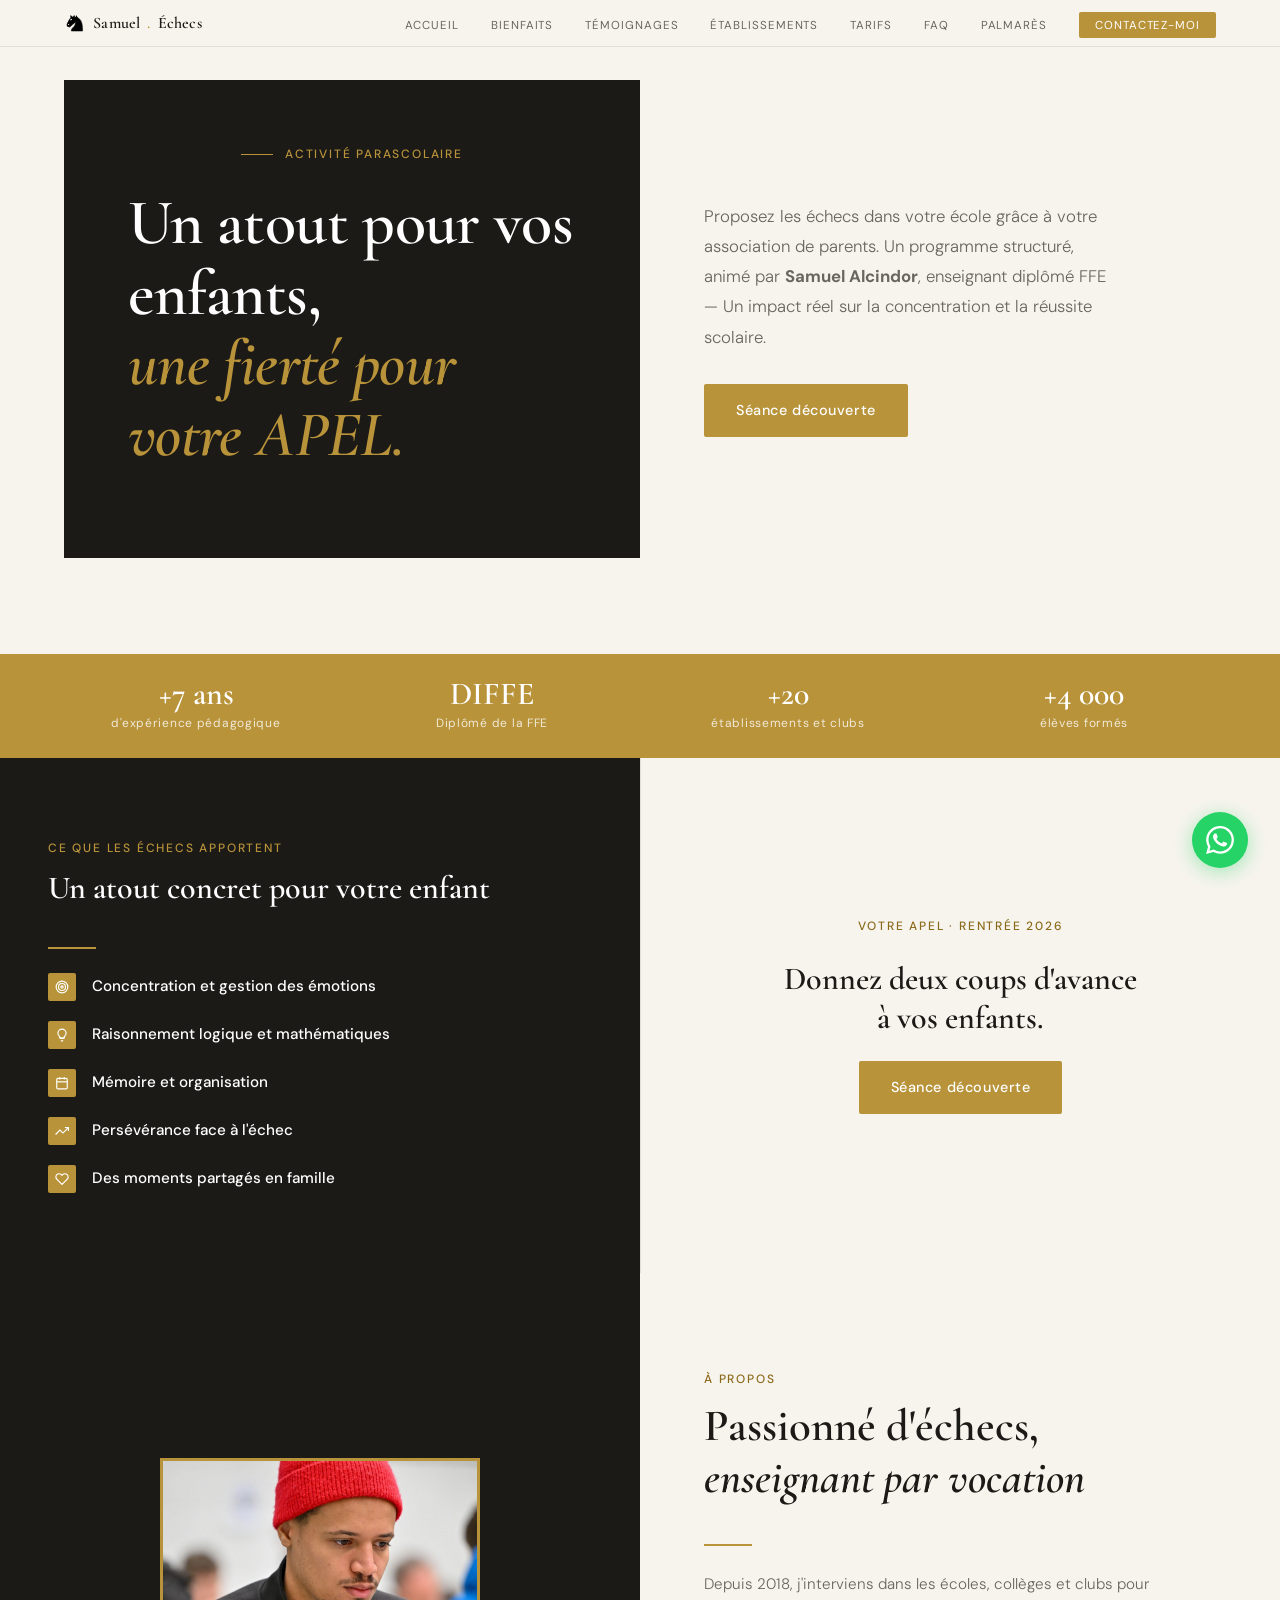
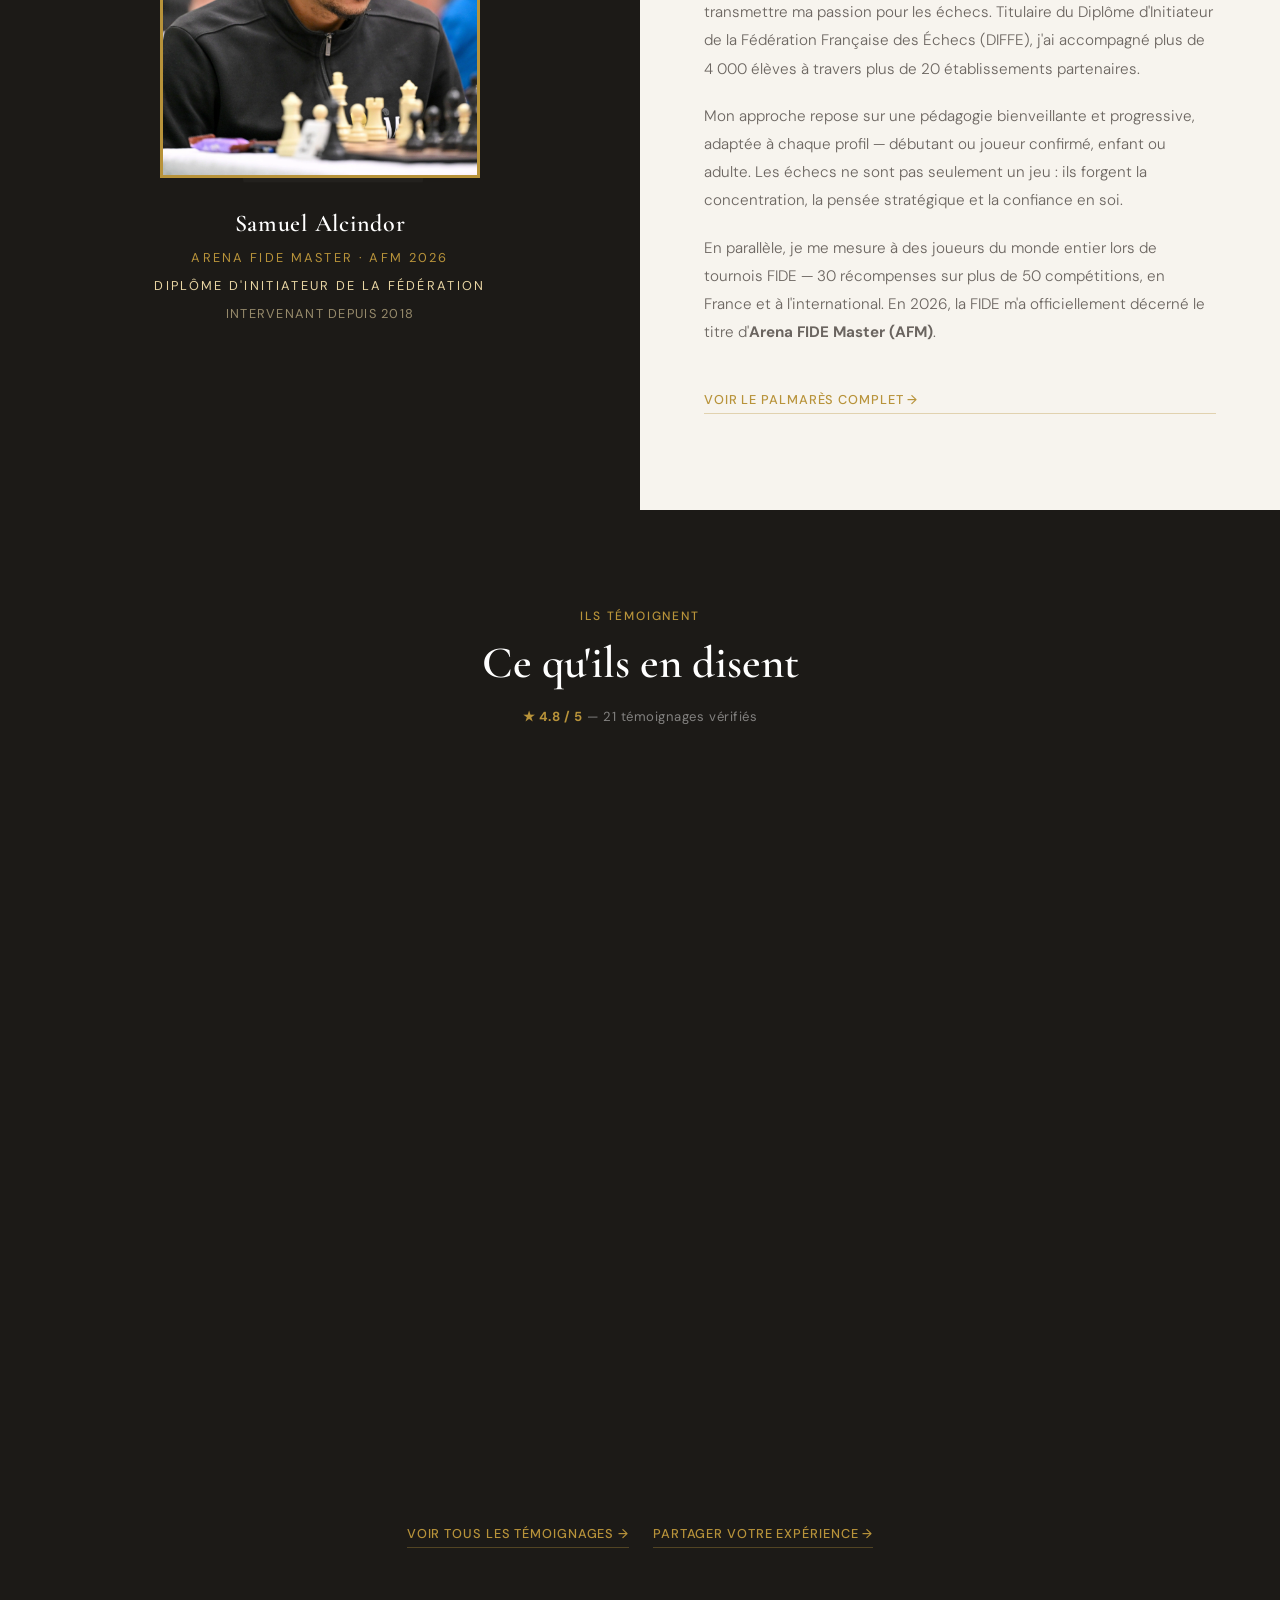
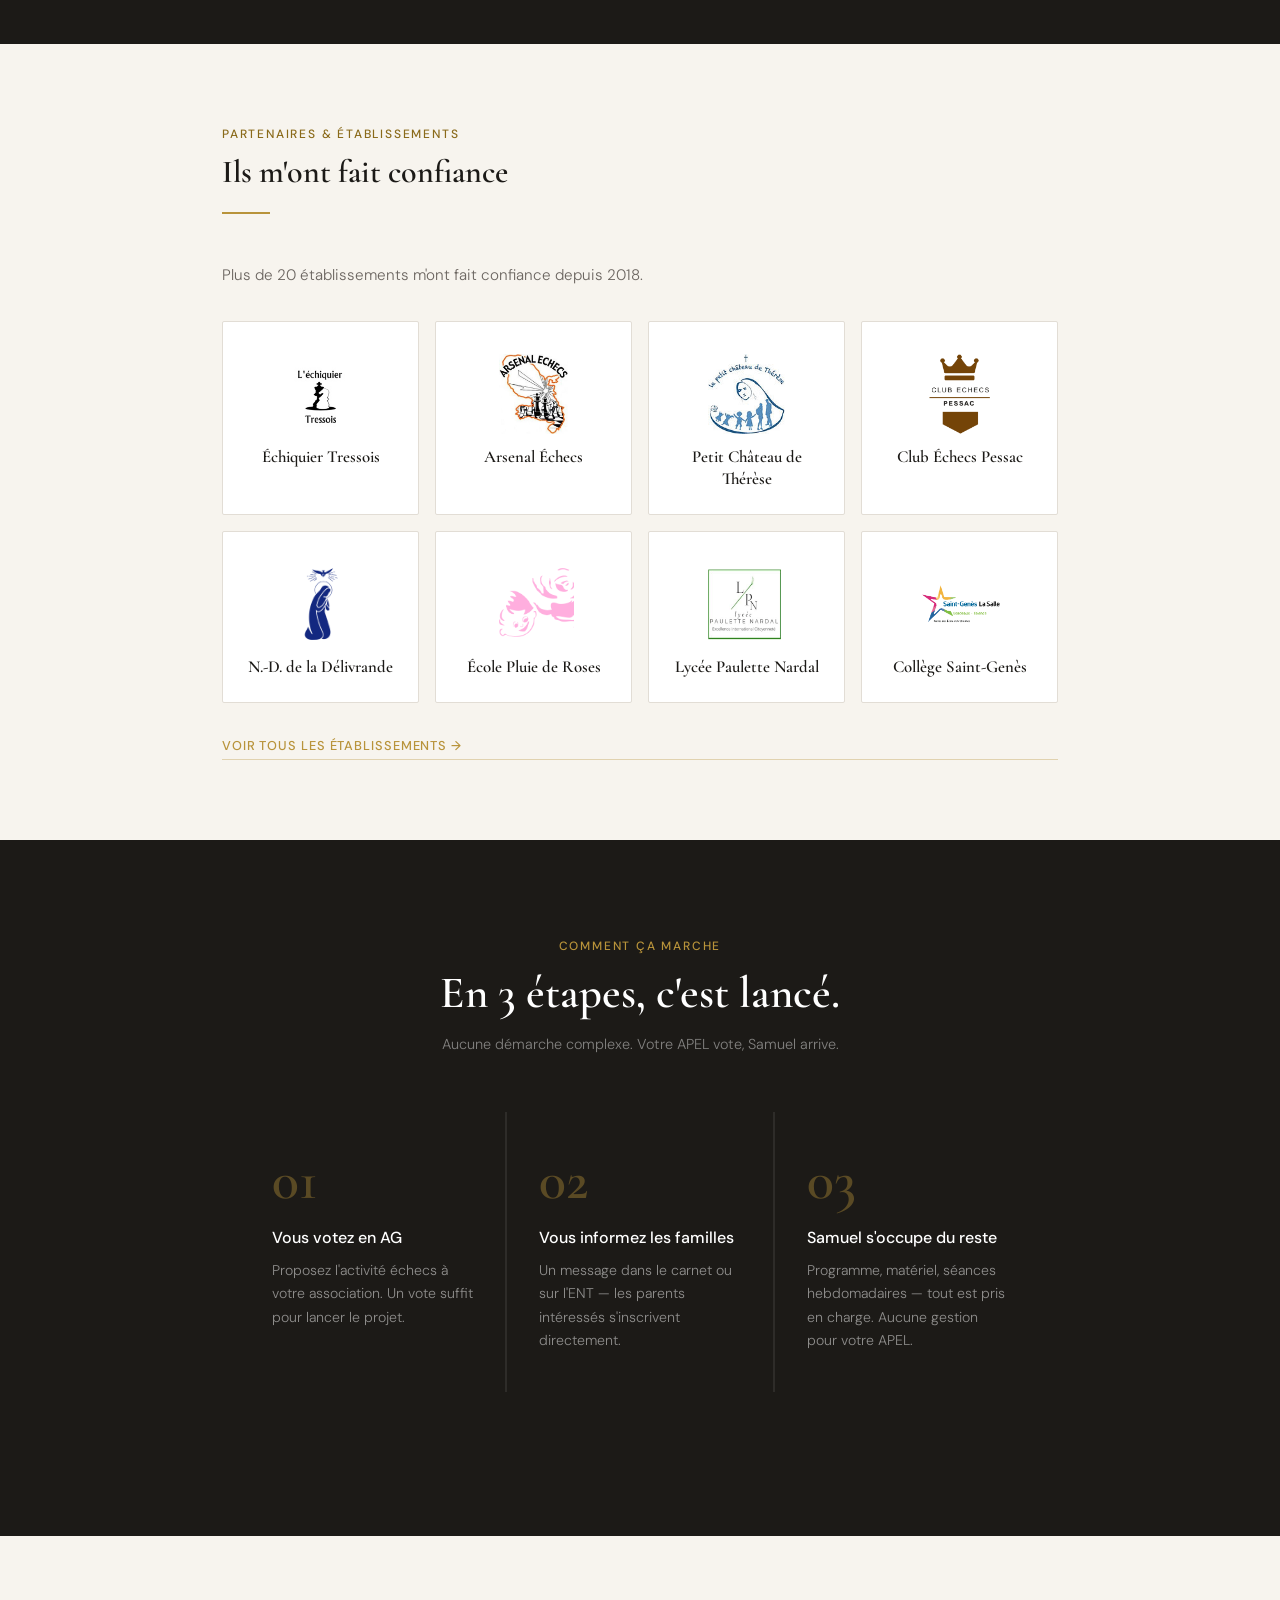
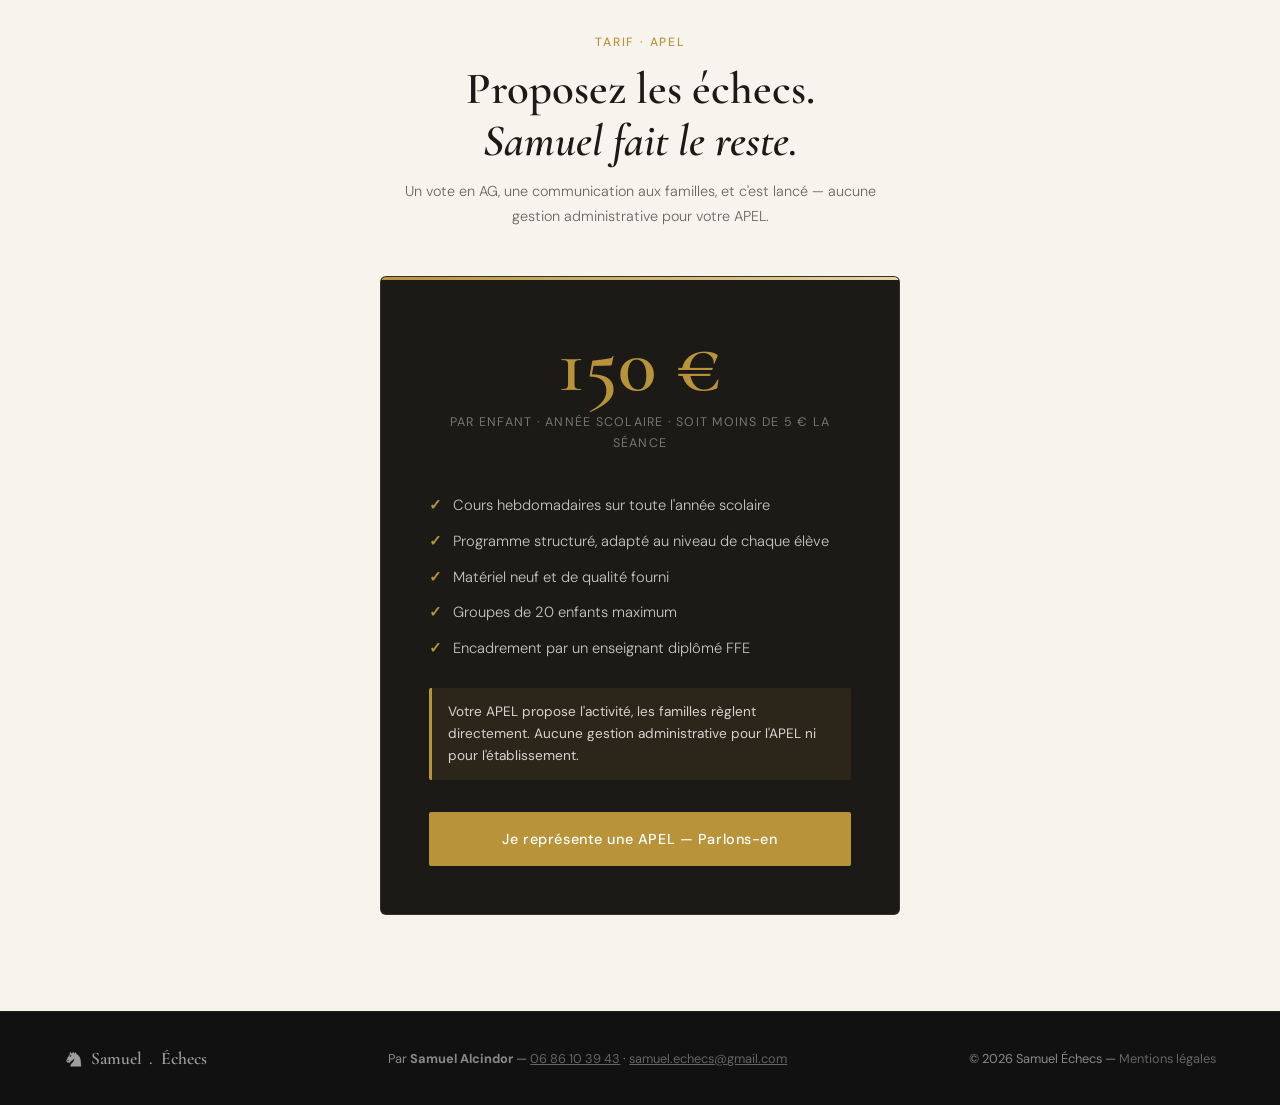
==== index.html @ c33df467 "Initial commit — Samuel Échecs site web Site statique complet : index, contact, FAQ, témoignages, pa" ====
﻿<!DOCTYPE html>
<html lang="fr">
<head>
<meta charset="UTF-8">
<meta name="viewport" content="width=device-width, initial-scale=1.0">
<title>Samuel Échecs — Cours d'échecs en Gironde</title>
<meta name="description" content="Samuel Alcindor, fondateur de Samuel Échecs, propose des cours d'échecs hebdomadaires en écoles et clubs en Gironde. Initiation, perfectionnement, programme scolaire. +20 établissements depuis 2018.">
<meta name="keywords" content="Samuel Alcindor, Samuel Échecs, cours d'échecs, cours d'échecs Bordeaux, cours d'échecs Gironde, cours d'échecs Talence, cours d'échecs Pessac, initiation échecs enfants, cours échecs école primaire, cours échecs collège, animateur échecs scolaire, entraîneur échecs, apprendre les échecs, activité parascolaire échecs, joueur FIDE, compétiteur échecs, développement cognitif, logique concentration enfants, samuel.echecs">
<meta name="author" content="Samuel Alcindor — Samuel Échecs">
<meta name="robots" content="index, follow">
<meta name="google-site-verification" content="qPVXIH3h2k7ZxFlXvHas2u5kxLYA0bB9-gVB2aL0VmY" />
<link rel="canonical" href="https://samuel-echecs.fr/">
<link rel="icon" type="image/svg+xml" href="logos/knight.svg">

<!-- Open Graph (réseaux sociaux) -->
<meta property="og:type" content="website">
<meta property="og:url" content="https://samuel-echecs.fr/">
<meta property="og:title" content="Samuel Échecs — Cours d'échecs en Gironde">
<meta property="og:description" content="Samuel Alcindor propose des cours d'échecs parascolaires en Gironde. Idéal pour les APEL. +4 000 élèves formés, diplômé FFE, 0 frais pour l'école.">
<meta property="og:image" content="https://samuel-echecs.fr/samuel.jpg">
<meta property="og:image:width" content="1200">
<meta property="og:image:height" content="630">
<meta property="og:image:alt" content="Samuel Alcindor, enseignant d'échecs en Gironde — Samuel Échecs">
<meta property="og:locale" content="fr_FR">

<!-- Données structurées Schema.org -->
<script type="application/ld+json">
[
  {
    "@context": "https://schema.org",
    "@type": "LocalBusiness",
    "name": "Samuel Échecs",
    "alternateName": ["samuel.echecs", "Samuel Alcindor Échecs"],
    "description": "Samuel Alcindor, fondateur de Samuel Échecs, propose des cours d'échecs hebdomadaires pour écoles et clubs en Gironde.",
    "url": "https://samuel-echecs.fr",
    "email": "samuel.echecs@gmail.com",
    "address": {
      "@type": "PostalAddress",
      "streetAddress": "12 Impasse Carros",
      "postalCode": "33400",
      "addressLocality": "Talence",
      "addressCountry": "FR"
    },
    "founder": {
      "@type": "Person",
      "name": "Samuel Alcindor"
    },
    "areaServed": ["Gironde", "Bordeaux", "Talence", "Pessac", "Bordeaux Métropole"],
    "serviceType": "Cours d'échecs",
    "priceRange": "€€",
    "aggregateRating": {
      "@type": "AggregateRating",
      "ratingValue": "4.8",
      "bestRating": "5",
      "worstRating": "1",
      "ratingCount": "21"
    }
  },
  {
    "@context": "https://schema.org",
    "@type": "Person",
    "name": "Samuel Alcindor",
    "url": "https://samuel-echecs.fr",
    "email": "samuel.echecs@gmail.com",
    "jobTitle": "Enseignant d'échecs",
    "description": "Samuel Alcindor est un joueur d'échecs FIDE et fondateur de Samuel Échecs, proposant des cours d'échecs en Gironde depuis 2018. Initiation, perfectionnement, programme scolaire et parascolaire.",
    "knowsAbout": ["échecs", "cours d'échecs", "initiation aux échecs", "pédagogie échecs", "compétition FIDE", "activité parascolaire", "développement cognitif"],
    "hasOccupation": {
      "@type": "Occupation",
      "name": "Enseignant et animateur d'échecs",
      "occupationLocation": [
        { "@type": "City", "name": "Talence" },
        { "@type": "City", "name": "Bordeaux" },
        { "@type": "City", "name": "Pessac" },
        { "@type": "AdministrativeArea", "name": "Gironde" }
      ]
    },
    "sameAs": [
      "https://ratings.fide.com/profile/36066320"
    ]
  }
]
</script>

<link href="https://fonts.googleapis.com/css2?family=Cormorant+Garamond:ital,wght@0,400;0,600;1,400&family=DM+Sans:wght@300;400;500&display=swap" rel="stylesheet">
<link rel="stylesheet" href="style.css">
</head>
<body>

<!-- NAV -->
<nav>
  <a href="#accueil" class="nav-logo">
    <img src="logos/knight.svg" alt="Cavalier échecs">
    Samuel<span>.</span>Échecs
  </a>
  <button class="nav-toggle" aria-label="Menu" onclick="this.classList.toggle('open');document.querySelector('.nav-links').classList.toggle('open')">
    <span></span><span></span><span></span>
  </button>
  <ul class="nav-links">
    <li><a href="#accueil" onclick="document.querySelector('.nav-links').classList.remove('open');document.querySelector('.nav-toggle').classList.remove('open')">Accueil</a></li>
    <li><a href="#benefices" onclick="document.querySelector('.nav-links').classList.remove('open');document.querySelector('.nav-toggle').classList.remove('open')">Bienfaits</a></li>
    <li><a href="#temoignages" onclick="document.querySelector('.nav-links').classList.remove('open');document.querySelector('.nav-toggle').classList.remove('open')">Témoignages</a></li>
    <li><a href="#profil" onclick="document.querySelector('.nav-links').classList.remove('open');document.querySelector('.nav-toggle').classList.remove('open')">Établissements</a></li>
    <li><a href="#tarifs" onclick="document.querySelector('.nav-links').classList.remove('open');document.querySelector('.nav-toggle').classList.remove('open')">Tarifs</a></li>
    <li><a href="faq.html" onclick="document.querySelector('.nav-links').classList.remove('open');document.querySelector('.nav-toggle').classList.remove('open')">FAQ</a></li>
    <li><a href="palmares.html" onclick="document.querySelector('.nav-links').classList.remove('open');document.querySelector('.nav-toggle').classList.remove('open')">Palmarès</a></li>
    <li><a href="contact.html" class="nav-cta" onclick="document.querySelector('.nav-links').classList.remove('open');document.querySelector('.nav-toggle').classList.remove('open')">Contactez-moi</a></li>
  </ul>
</nav>

<!-- HERO -->
<section id="accueil" class="hero" style="min-height:auto;">
  <div class="hero-right" style="min-height:auto;">
    <p class="hero-eyebrow fade-up" style="color:var(--gold);">Activité parascolaire</p>
    <h1 class="fade-up delay-1" style="color:var(--white);">
      Un atout pour vos enfants,<br>
      <em>une fierté pour votre APEL.</em>
    </h1>
  </div>
  <div class="hero-left fade-up delay-2">
    <p class="hero-desc" style="margin:0 0 2rem;">
      Proposez les échecs dans votre école grâce à votre association de parents. Un programme structuré, animé par <strong>Samuel Alcindor</strong>, enseignant diplômé FFE — Un impact réel sur la concentration et la réussite scolaire.
    </p>
    <a href="contact.html" class="btn-discover">Séance découverte</a>
  </div>
</section>

<!-- STATS BAR -->
<div class="stats-bar">
  <div class="stat-item">
    <span class="stat-number">+7 ans</span>
    <span class="stat-label">d'expérience pédagogique</span>
  </div>
  <div class="stat-item">
    <span class="stat-number">DIFFE</span>
    <span class="stat-label">Diplômé de la FFE</span>
  </div>
  <div class="stat-item">
    <span class="stat-number">+20</span>
    <span class="stat-label">établissements et clubs</span>
  </div>
  <div class="stat-item">
    <span class="stat-number">+4 000</span>
    <span class="stat-label">élèves formés</span>
  </div>
</div>

<!-- BÉNÉFICES + CTA CÔTE À CÔTE -->
<div class="split-section" id="benefices">
  <div class="benefits-section">
    <div class="benefits-left">
      <p class="section-eyebrow">Ce que les échecs apportent</p>
      <h2 class="section-title">Un atout concret pour votre enfant</h2>
      <div class="divider"></div>
      <ul class="benefits-list">
        <li>
          <div class="benefit-icon"><svg viewBox="0 0 24 24"><circle cx="12" cy="12" r="10"/><circle cx="12" cy="12" r="6"/><circle cx="12" cy="12" r="2"/></svg></div>
          <span class="benefit-label">Concentration et gestion des émotions</span>
        </li>
        <li>
          <div class="benefit-icon"><svg viewBox="0 0 24 24"><path d="M9 18h6M10 22h4M12 2a7 7 0 0 1 7 7c0 2.38-1.19 4.47-3 5.74V17H8v-2.26C6.19 13.47 5 11.38 5 9a7 7 0 0 1 7-7z"/></svg></div>
          <span class="benefit-label">Raisonnement logique et mathématiques</span>
        </li>
        <li>
          <div class="benefit-icon"><svg viewBox="0 0 24 24"><rect x="3" y="4" width="18" height="18" rx="2"/><line x1="16" y1="2" x2="16" y2="6"/><line x1="8" y1="2" x2="8" y2="6"/><line x1="3" y1="10" x2="21" y2="10"/></svg></div>
          <span class="benefit-label">Mémoire et organisation</span>
        </li>
        <li>
          <div class="benefit-icon"><svg viewBox="0 0 24 24"><polyline points="23 6 13.5 15.5 8.5 10.5 1 18"/><polyline points="17 6 23 6 23 12"/></svg></div>
          <span class="benefit-label">Persévérance face à l'échec</span>
        </li>
        <li>
          <div class="benefit-icon"><svg viewBox="0 0 24 24"><path d="M20.84 4.61a5.5 5.5 0 0 0-7.78 0L12 5.67l-1.06-1.06a5.5 5.5 0 0 0-7.78 7.78l1.06 1.06L12 21.23l7.78-7.78 1.06-1.06a5.5 5.5 0 0 0 0-7.78z"/></svg></div>
          <span class="benefit-label">Des moments partagés en famille</span>
        </li>
      </ul>
    </div>
  </div>
  <div class="split-cta">
    <p class="split-eyebrow">Votre APEL · Rentrée 2026</p>
    <p class="split-title">Donnez deux coups d'avance<br>à vos enfants.</p>
    <a href="contact.html" class="btn-discover">Séance découverte</a>
  </div>
</div>

<!-- PHOTO + BIO CÔTE À CÔTE -->
<div class="hero" style="min-height:auto;padding-top:0;">
  <div class="hero-right" style="min-height:auto;">
    <div class="hero-bg-text">♟</div>
    <div class="board-container">
      <picture>
        <source srcset="samuel.webp" type="image/webp">
        <img src="samuel.jpg" class="hero-photo" width="320" height="320" alt="Samuel Alcindor en compétition" loading="lazy">
      </picture>
      <div class="board-label">
        <div class="elo">Samuel Alcindor</div>
        <p class="board-subtitle" style="color:var(--gold);">Arena FIDE Master · AFM 2026</p>
        <p class="board-subtitle">Diplôme d'Initiateur de la Fédération</p>
        <p class="board-since">Intervenant depuis 2018</p>
      </div>
    </div>
  </div>
  <div class="hero-left" style="background:var(--cream);justify-content:center;">
    <p class="section-eyebrow" style="color:var(--gold-text);">À propos</p>
    <h2 class="section-title" style="color:var(--dark);">Passionné d'échecs,<br><em>enseignant par vocation</em></h2>
    <div class="divider"></div>
    <p class="bio-body">Depuis 2018, j'interviens dans les écoles, collèges et clubs pour transmettre ma passion pour les échecs. Titulaire du Diplôme d'Initiateur de la Fédération Française des Échecs (DIFFE), j'ai accompagné plus de 4 000 élèves à travers plus de 20 établissements partenaires.</p>
    <p class="bio-body">Mon approche repose sur une pédagogie bienveillante et progressive, adaptée à chaque profil — débutant ou joueur confirmé, enfant ou adulte. Les échecs ne sont pas seulement un jeu : ils forgent la concentration, la pensée stratégique et la confiance en soi.</p>
    <p class="bio-body">En parallèle, je me mesure à des joueurs du monde entier lors de tournois FIDE — 30 récompenses sur plus de 50 compétitions, en France et à l'international. En 2026, la FIDE m'a officiellement décerné le titre d'<strong>Arena FIDE Master (AFM)</strong>.</p>
    <a href="palmares.html" class="testimonial-cta-link bio-link" style="margin-top:1.5rem;display:inline-block;">Voir le palmarès complet →</a>
  </div>
</div>

<!-- TÉMOIGNAGES -->
<section id="temoignages" class="testimonials-section">
  <p class="section-eyebrow">Ils témoignent</p>
  <h2 class="section-title">Ce qu'ils en disent</h2>
  <p class="testimonials-rating"><strong>★ 4.8 / 5</strong> — 21 témoignages vérifiés</p>
  <div class="testimonials-grid">

    <div class="testimonial-card reveal">
      <span class="testimonial-quote-mark">"</span>
      <p class="testimonial-text">Samuel est très patient et trouve toujours le moyen d'expliquer avec le sourire. C'est très agréable d'apprendre avec lui !</p>
      <div class="testimonial-author">
        <span class="testimonial-name">Andy Zébus</span>
        <span class="testimonial-role">Médiateur numérique — PXLC · ★★★★★</span>
      </div>
    </div>

    <div class="testimonial-card reveal">
      <span class="testimonial-quote-mark">"</span>
      <p class="testimonial-text">Magnifique expérience, qui restera gravée dans ma mémoire.</p>
      <div class="testimonial-author">
        <span class="testimonial-name">Al Ali</span>
        <span class="testimonial-role">Élève — Échiquier Tressois · ★★★★★</span>
      </div>
    </div>

    <div class="testimonial-card reveal">
      <span class="testimonial-quote-mark">"</span>
      <p class="testimonial-text">Samuel est un très bon animateur d'échecs. Il fait preuve de pédagogie, de bienveillance et de professionnalisme. Ses cours sont bien structurés. Mon fils aime beaucoup y participer.</p>
      <div class="testimonial-author">
        <span class="testimonial-name">Maria Ferekidou</span>
        <span class="testimonial-role">Parent d'élève — École Pluie de Roses · ★★★★★</span>
      </div>
    </div>

    <div class="testimonial-card reveal">
      <span class="testimonial-quote-mark">"</span>
      <p class="testimonial-text">J'ai à la fois été élève et parent d'élève de Samuel. Il a la capacité d'adapter son discours à l'âge de ses élèves, à leur niveau, à leur profil de joueur. Sa pédagogie est progressive et cohérente si bien que les progrès sont visibles rapidement.</p>
      <div class="testimonial-author">
        <span class="testimonial-name">Mélanie Torres</span>
        <span class="testimonial-role">Parent et élève — Arsenal Échecs Le Robert · ★★★★★</span>
      </div>
    </div>

  </div>
  <div class="testimonials-cta">
    <a href="temoignages.html" class="testimonial-cta-link">Voir tous les témoignages →</a>
    <a href="https://docs.google.com/forms/d/e/1FAIpQLSf0vc4M7Lj5JU-qqFHbBBxW45tlw8_vRX628QadvxFnqVL1uw/viewform" target="_blank" rel="noopener" class="testimonial-cta-link">Partager votre expérience →</a>
  </div>
</section>

<!-- PROFIL -->
<section id="profil" class="profile-section">
  <div class="profile-info">
    <div>
      <p class="section-eyebrow">Partenaires &amp; établissements</p>
      <h2 class="profile-name">Ils m'ont fait confiance</h2>
      <div class="divider"></div>
    </div>
    <p class="profile-text">
      Plus de 20 établissements m'ont fait confiance depuis 2018.
    </p>
    <div class="partners-grid">
      <div class="partner-card reveal">
        <div class="partner-logo-wrap">
          <img src="logos/tressois.png" alt="Échiquier Tressois" class="partner-logo" loading="lazy" width="80" height="80">
        </div>
        <p class="partner-name">Échiquier Tressois</p>
      </div>
      <div class="partner-card reveal">
        <div class="partner-logo-wrap">
          <img src="logos/arsenal.jpg" alt="Arsenal Échecs" class="partner-logo" loading="lazy" width="80" height="80">
        </div>
        <p class="partner-name">Arsenal Échecs</p>
      </div>
      <div class="partner-card reveal">
        <div class="partner-logo-wrap">
          <img src="logos/petit-chateau.jpg" alt="Petit Château de Thérèse" class="partner-logo" loading="lazy" width="80" height="80">
        </div>
        <p class="partner-name">Petit Château de Thérèse</p>
      </div>
      <div class="partner-card reveal">
        <div class="partner-logo-wrap">
          <img src="logos/pessac.png" alt="Club Échecs Pessac" class="partner-logo" loading="lazy" width="80" height="80">
        </div>
        <p class="partner-name">Club Échecs Pessac</p>
      </div>
      <div class="partner-card reveal">
        <div class="partner-logo-wrap">
          <img src="logos/ndd.png" alt="N.-D. de la Délivrande" class="partner-logo" loading="lazy" width="80" height="80">
        </div>
        <p class="partner-name">N.-D. de la Délivrande</p>
      </div>
      <div class="partner-card reveal">
        <div class="partner-logo-wrap">
          <img src="logos/pluie-de-roses.png" alt="École Pluie de Roses" class="partner-logo" loading="lazy" width="80" height="80">
        </div>
        <p class="partner-name">École Pluie de Roses</p>
      </div>
      <div class="partner-card reveal">
        <div class="partner-logo-wrap">
          <img src="logos/nardal.png" alt="Lycée Paulette Nardal" class="partner-logo" loading="lazy" width="80" height="80">
        </div>
        <p class="partner-name">Lycée Paulette Nardal</p>
      </div>
      <div class="partner-card reveal">
        <div class="partner-logo-wrap">
          <img src="logos/saint-genes.png" alt="Collège Saint-Genès" class="partner-logo" loading="lazy" width="80" height="80">
        </div>
        <p class="partner-name">Collège Saint-Genès</p>
      </div>
    </div>
    <a href="confiance.html" class="testimonial-cta-link bio-link">Voir tous les établissements →</a>
  </div>
</section>

<!-- PROCESS APEL -->
<section class="process-section">
  <p class="section-eyebrow">Comment ça marche</p>
  <h2 class="section-title">En 3 étapes, c'est lancé.</h2>
  <p class="process-subtitle">Aucune démarche complexe. Votre APEL vote, Samuel arrive.</p>
  <div class="process-grid">
    <div class="process-item reveal">
      <div class="process-number">01</div>
      <p class="process-title">Vous votez en AG</p>
      <p class="process-desc">Proposez l'activité échecs à votre association. Un vote suffit pour lancer le projet.</p>
    </div>
    <div class="process-item reveal">
      <div class="process-number">02</div>
      <p class="process-title">Vous informez les familles</p>
      <p class="process-desc">Un message dans le carnet ou sur l'ENT — les parents intéressés s'inscrivent directement.</p>
    </div>
    <div class="process-item reveal">
      <div class="process-number">03</div>
      <p class="process-title">Samuel s'occupe du reste</p>
      <p class="process-desc">Programme, matériel, séances hebdomadaires — tout est pris en charge. Aucune gestion pour votre APEL.</p>
    </div>
  </div>
</section>

<!-- TARIFS -->
<section id="tarifs" class="pricing-section">
  <p class="section-eyebrow">Tarif · APEL</p>
  <h2 class="section-title">Proposez les échecs.<br><em>Samuel fait le reste.</em></h2>
  <p class="section-subtitle">Un vote en AG, une communication aux familles, et c'est lancé — aucune gestion administrative pour votre APEL.</p>
  <div class="pricing-card reveal">
    <span class="pricing-amount">150 €</span>
    <span class="pricing-period">par enfant · année scolaire · soit moins de 5 € la séance</span>
    <ul class="pricing-features">
      <li>Cours hebdomadaires sur toute l'année scolaire</li>
      <li>Programme structuré, adapté au niveau de chaque élève</li>
      <li>Matériel neuf et de qualité fourni</li>
      <li>Groupes de 20 enfants maximum</li>
      <li>Encadrement par un enseignant diplômé FFE</li>
    </ul>
    <p class="pricing-note">
      Votre APEL propose l'activité, les familles règlent directement. Aucune gestion administrative pour l'APEL ni pour l'établissement.
    </p>
    <a href="contact.html" class="btn-primary btn-full">Je représente une APEL — Parlons-en</a>
  </div>
</section>


<!-- FOOTER -->
<footer>
  <a href="index.html" class="logo">
    <img src="logos/knight.svg" alt="Samuel Alcindor">
    Samuel<span>.</span>Échecs
  </a>
  <p>Par <strong>Samuel Alcindor</strong> — <a href="tel:+33686103943" style="color:inherit;opacity:0.7;">06 86 10 39 43</a> · <a href="mailto:samuel.echecs@gmail.com" style="color:inherit;opacity:0.7;">samuel.echecs@gmail.com</a></p>
  <p>© 2026 Samuel Échecs — <a href="mentions-legales.html" style="color:inherit;opacity:0.7;text-decoration:none;">Mentions légales</a></p>
</footer>

<script>
  // Scroll reveal
  (function() {
    const observer = new IntersectionObserver((entries) => {
      entries.forEach(entry => {
        if (entry.isIntersecting) {
          entry.target.classList.add('visible');
          observer.unobserve(entry.target);
        }
      });
    }, { threshold: 0.12 });
    document.querySelectorAll('.reveal').forEach(el => observer.observe(el));
  })();

  // Badge urgence persistant
  (function() {
    const key = 'urgency_slots_2627';
    const max = 5;
    const stored = localStorage.getItem(key);
    let slots = stored ? parseInt(stored) : max;
    if (!stored) {
      localStorage.setItem(key, max);
    } else if (slots > 1 && !sessionStorage.getItem('visited')) {
      slots = Math.max(1, slots - 1);
      localStorage.setItem(key, slots);
    }
    sessionStorage.setItem('visited', '1');
    const badge = document.querySelector('.urgency-badge');
    if (badge) badge.textContent = slots;
  })();
</script>

<!-- WHATSAPP FLOTTANT -->
<a href="https://wa.me/33686103943" class="whatsapp-float" target="_blank" rel="noopener" aria-label="Contacter sur WhatsApp">
  <svg xmlns="http://www.w3.org/2000/svg" viewBox="0 0 24 24" fill="white">
    <path d="M17.472 14.382c-.297-.149-1.758-.867-2.03-.967-.273-.099-.471-.148-.67.15-.197.297-.767.966-.94 1.164-.173.199-.347.223-.644.075-.297-.15-1.255-.463-2.39-1.475-.883-.788-1.48-1.761-1.653-2.059-.173-.297-.018-.458.13-.606.134-.133.298-.347.446-.52.149-.174.198-.298.298-.497.099-.198.05-.371-.025-.52-.075-.149-.669-1.612-.916-2.207-.242-.579-.487-.5-.669-.51-.173-.008-.371-.01-.57-.01-.198 0-.52.074-.792.372-.272.297-1.04 1.016-1.04 2.479 0 1.462 1.065 2.875 1.213 3.074.149.198 2.096 3.2 5.077 4.487.709.306 1.262.489 1.694.625.712.227 1.36.195 1.871.118.571-.085 1.758-.719 2.006-1.413.248-.694.248-1.289.173-1.413-.074-.124-.272-.198-.57-.347m-5.421 7.403h-.004a9.87 9.87 0 01-5.031-1.378l-.361-.214-3.741.982.998-3.648-.235-.374a9.86 9.86 0 01-1.51-5.26c.001-5.45 4.436-9.884 9.888-9.884 2.64 0 5.122 1.03 6.988 2.898a9.825 9.825 0 012.893 6.994c-.003 5.45-4.437 9.884-9.885 9.884m8.413-18.297A11.815 11.815 0 0012.05 0C5.495 0 .16 5.335.157 11.892c0 2.096.547 4.142 1.588 5.945L.057 24l6.305-1.654a11.882 11.882 0 005.683 1.448h.005c6.554 0 11.89-5.335 11.893-11.893a11.821 11.821 0 00-3.48-8.413z"/>
  </svg>
</a>

</body>
</html>
---- style.css ----
*, *::before, *::after { box-sizing: border-box; margin: 0; padding: 0; }

:root {
  --cream: #F7F4EE;
  --dark: #1C1A17;
  --gold: #B8933A;
  --gold-light: #E8D5A3;
  --gold-text: #8A6A1A; /* version accessible sur fond clair — ratio ≥4.5:1 */
  --muted: #6B6560;
  --white: #FFFFFF;
  --border: #E2DDD5;
}

html { scroll-behavior: smooth; }

body {
  font-family: 'DM Sans', sans-serif;
  background: var(--cream);
  color: var(--dark);
  font-size: 16px;
  line-height: 1.7;
  overflow-x: hidden;
}

/* NAV */
nav {
  position: fixed;
  top: 0; left: 0; right: 0;
  z-index: 100;
  padding: 0.6rem 4rem;
  display: flex;
  justify-content: space-between;
  align-items: center;
  background: rgba(247,244,238,0.95);
  backdrop-filter: blur(12px);
  border-bottom: 1px solid var(--border);
}

.nav-logo {
  font-family: 'Cormorant Garamond', serif;
  font-size: 1rem;
  font-weight: 600;
  letter-spacing: 0.01em;
  color: var(--dark);
  text-decoration: none;
  display: flex;
  align-items: center;
  gap: 0.45rem;
}

.nav-logo img { width: 22px; height: 22px; object-fit: contain; flex-shrink: 0; }
.nav-logo span { color: var(--gold); }

.nav-links { display: flex; gap: 2rem; list-style: none; }

.nav-links a {
  font-size: 0.72rem;
  font-weight: 400;
  letter-spacing: 0.08em;
  text-transform: uppercase;
  color: var(--muted);
  text-decoration: none;
  transition: color 0.2s;
}

.nav-links a:hover { color: var(--dark); }

.nav-cta {
  background: var(--gold);
  color: var(--white) !important;
  padding: 0.35rem 1rem;
  border-radius: 2px;
  transition: background 0.2s !important;
}

.nav-cta:hover { background: #A07E2E !important; color: var(--white) !important; }

/* HERO */
.hero {
  min-height: 100vh;
  display: grid;
  grid-template-columns: 1fr 1fr;
  padding-top: 80px;
}

.hero-left {
  display: flex;
  flex-direction: column;
  justify-content: center;
  padding: 6rem 4rem;
}

.hero-left .btn-discover { align-self: flex-start; }

.hero-eyebrow {
  font-size: 0.75rem;
  font-weight: 500;
  letter-spacing: 0.15em;
  text-transform: uppercase;
  color: var(--gold-text); /* accessible sur fond clair */
  margin-bottom: 1.5rem;
  display: flex;
  align-items: center;
  gap: 0.75rem;
}

.hero-eyebrow::before {
  content: '';
  display: inline-block;
  width: 32px; height: 1px;
  background: var(--gold);
}

.hero h1 {
  font-family: 'Cormorant Garamond', serif;
  font-size: clamp(2.8rem, 5vw, 4.2rem);
  font-weight: 600;
  line-height: 1.1;
  letter-spacing: -0.01em;
  margin-bottom: 1.5rem;
  color: var(--dark);
}

.hero h1 em { font-style: italic; color: var(--gold); }

.hero-desc {
  font-size: 1.05rem;
  color: var(--muted);
  max-width: 420px;
  margin-bottom: 2.5rem;
  font-weight: 300;
  line-height: 1.8;
}

.hero-actions { display: flex; gap: 1rem; align-items: center; }

.btn-primary {
  background: var(--dark);
  color: var(--white);
  padding: 0.9rem 2rem;
  font-family: 'DM Sans', sans-serif;
  font-size: 0.9rem;
  font-weight: 500;
  letter-spacing: 0.04em;
  border: none;
  border-radius: 2px;
  cursor: pointer;
  text-decoration: none;
  display: inline-block;
  transition: background 0.2s, transform 0.15s;
}

.btn-primary:hover { background: var(--gold); transform: translateY(-1px); }

.btn-secondary {
  color: var(--dark);
  font-size: 0.9rem;
  font-weight: 400;
  text-decoration: none;
  display: flex;
  align-items: center;
  gap: 0.5rem;
  border-bottom: 1px solid var(--dark);
  padding-bottom: 1px;
  transition: color 0.2s, border-color 0.2s;
}

.btn-secondary:hover { color: var(--gold); border-color: var(--gold); }

.btn-discover {
  background: var(--gold);
  color: var(--white);
  padding: 0.9rem 2rem;
  font-family: 'DM Sans', sans-serif;
  font-size: 0.9rem;
  font-weight: 500;
  letter-spacing: 0.04em;
  border: none;
  border-radius: 2px;
  cursor: pointer;
  text-decoration: none;
  display: inline-block;
  transition: background 0.2s, transform 0.15s;
}

.btn-discover:hover { background: #A07E2E; transform: translateY(-1px); color: var(--white); }

.btn-full { display: block; text-align: center; width: 100%; }

.hero-right {
  background: var(--dark);
  display: flex;
  flex-direction: column;
  justify-content: center;
  align-items: center;
  padding: 4rem;
  position: relative;
  overflow: hidden;
}

.board-container {
  position: relative;
  z-index: 2;
  display: flex;
  flex-direction: column;
  align-items: center;
}

.hero-photo {
  width: clamp(200px, 40vw, 320px);
  height: clamp(200px, 40vw, 320px);
  object-fit: cover;
  object-position: center top;
  border: 3px solid var(--gold);
  display: block;
}

.board-label { margin-top: 2rem; text-align: center; }

.board-label p {
  color: var(--gold-light);
  font-size: 0.8rem;
  letter-spacing: 0.12em;
  text-transform: uppercase;
}

.board-label .elo {
  font-family: 'Cormorant Garamond', serif;
  font-size: 1.5rem;
  font-weight: 600;
  color: var(--white);
  line-height: 1.2;
  margin-bottom: 0.5rem;
  letter-spacing: 0.03em;
}

.board-subtitle { letter-spacing: 0.18em !important; margin-bottom: 0.4rem; }
.board-since { letter-spacing: 0.1em !important; opacity: 0.6; }

.hero-bg-text {
  position: absolute;
  font-family: 'Cormorant Garamond', serif;
  font-size: 18rem;
  font-weight: 600;
  color: rgba(255,255,255,0.03);
  top: 50%; left: 50%;
  transform: translate(-50%, -50%);
  white-space: nowrap;
  user-select: none;
  letter-spacing: -0.05em;
}

/* STATS BAR */
.stats-bar {
  background: var(--gold);
  padding: 1.5rem 4rem;
  display: grid;
  grid-template-columns: repeat(4, 1fr);
  gap: 2rem;
}

.stat-item { display: flex; flex-direction: column; align-items: center; gap: 0.2rem; }

.stat-number {
  font-family: 'Cormorant Garamond', serif;
  font-size: 2rem;
  font-weight: 600;
  color: var(--white);
  line-height: 1;
}

.stat-label {
  font-size: 0.75rem;
  font-weight: 400;
  color: rgba(255,255,255,0.8);
  letter-spacing: 0.06em;
  text-align: center;
}

/* SECTIONS */
section { padding: 6rem 4rem; }

.section-eyebrow {
  font-size: 0.75rem;
  font-weight: 500;
  letter-spacing: 0.15em;
  text-transform: uppercase;
  color: var(--gold-text); /* accessible sur fond clair */
  margin-bottom: 0.75rem;
}

.section-title {
  font-family: 'Cormorant Garamond', serif;
  font-size: clamp(2rem, 3.5vw, 2.8rem);
  font-weight: 600;
  line-height: 1.15;
  color: var(--dark);
  max-width: 560px;
  margin-bottom: 1rem;
}

.section-subtitle {
  color: var(--muted);
  font-size: 1rem;
  max-width: 540px;
  margin-bottom: 3.5rem;
  font-weight: 300;
}

.divider { width: 48px; height: 2px; background: var(--gold); margin: 1.5rem 0; }

/* BIO */
.bio-section { background: var(--cream); padding: 7rem 4rem; }

.bio-inner {
  max-width: 900px;
  margin: 0 auto;
  display: grid;
  grid-template-columns: 1fr 1fr;
  gap: 5rem;
  align-items: center;
}

.bio-body {
  font-size: 0.95rem;
  color: var(--muted);
  font-weight: 300;
  line-height: 1.85;
  margin-bottom: 1.2rem;
}

.bio-link { margin-top: 0.75rem; display: block; }

.bio-quote {
  background: var(--dark);
  border-left: 3px solid var(--gold);
  padding: 2.8rem 2.5rem;
  border-radius: 2px;
  margin-bottom: 2rem;
}

.bio-quote p {
  font-family: 'Cormorant Garamond', serif;
  font-size: 1.45rem;
  font-style: italic;
  color: rgba(255,255,255,0.9);
  line-height: 1.6;
  margin-bottom: 1.2rem;
}

.bio-quote cite {
  font-size: 0.72rem;
  font-style: normal;
  font-weight: 500;
  letter-spacing: 0.1em;
  text-transform: uppercase;
  color: var(--gold);
}

/* TÉMOIGNAGES */
.testimonials-section {
  background: var(--dark);
  padding: 6rem 4rem;
  text-align: center;
}

.testimonials-section .section-eyebrow { color: var(--gold); }
.testimonials-section .section-title { color: var(--white); margin: 0 auto 1rem; }
.testimonials-section .testimonial-card { background: rgba(255,255,255,0.04); border-color: rgba(255,255,255,0.1); }
.testimonials-section .testimonial-quote-mark { color: var(--gold); }
.testimonials-section .testimonial-text { color: rgba(255,255,255,0.88); }
.testimonials-section .testimonial-name { color: var(--white); }
.testimonials-section .testimonial-role { color: rgba(255,255,255,0.45); }
.testimonials-section .testimonial-author { border-top-color: rgba(255,255,255,0.1); }

.testimonials-rating {
  font-size: 0.82rem;
  color: rgba(255,255,255,0.45);
  margin-top: 0.4rem;
  letter-spacing: 0.04em;
}

.testimonials-rating strong { color: var(--gold); }

.testimonials-grid {
  display: grid;
  grid-template-columns: repeat(auto-fit, minmax(300px, 1fr));
  gap: 1.8rem;
  max-width: 860px;
  margin: 3rem auto 2.5rem;
}

.testimonial-card {
  background: var(--white);
  border: 1px solid var(--border);
  border-radius: 4px;
  padding: 2rem;
  text-align: left;
  transition: box-shadow 0.25s;
}

.testimonial-card:hover { box-shadow: 0 6px 28px rgba(0,0,0,0.07); }

.testimonial-quote-mark {
  font-family: 'Cormorant Garamond', serif;
  font-size: 4.5rem;
  color: var(--gold);
  line-height: 0.6;
  display: block;
  margin-bottom: 1rem;
  opacity: 0.7;
}

.testimonial-text {
  font-family: 'Cormorant Garamond', serif;
  font-size: 1.12rem;
  font-style: italic;
  color: var(--dark);
  line-height: 1.75;
  margin-bottom: 1.5rem;
}

.testimonial-author {
  display: flex;
  flex-direction: column;
  gap: 0.15rem;
  padding-top: 1rem;
  border-top: 1px solid var(--border);
}

.testimonial-name { font-weight: 500; color: var(--dark); font-size: 0.88rem; }
.testimonial-role { font-size: 0.76rem; color: var(--muted); font-weight: 300; line-height: 1.4; }

.testimonials-cta {
  display: flex;
  gap: 1.5rem;
  flex-wrap: wrap;
  justify-content: center;
  margin-top: 0.5rem;
}

.testimonial-cta-link {
  display: inline-flex;
  align-items: center;
  gap: 0.45rem;
  margin-top: 0.5rem;
  font-size: 0.8rem;
  font-weight: 500;
  letter-spacing: 0.07em;
  text-transform: uppercase;
  color: var(--gold);
  text-decoration: none;
  border-bottom: 1px solid rgba(184,147,58,0.35);
  padding-bottom: 2px;
  transition: border-color 0.2s, opacity 0.2s;
}

.testimonial-cta-link:hover { border-color: var(--gold); opacity: 0.8; }

/* PROFIL */
.profile-section { padding: 0; background: var(--cream); }

.profile-info {
  display: flex;
  flex-direction: column;
  gap: 1.5rem;
  max-width: 900px;
  margin: 0 auto;
  padding: 5rem 2rem;
}

.profile-name {
  font-family: 'Cormorant Garamond', serif;
  font-size: 2rem;
  font-weight: 600;
  color: var(--dark);
  line-height: 1;
}

.profile-text { color: var(--muted); font-size: 0.95rem; font-weight: 300; line-height: 1.8; }

.partners-grid {
  display: grid;
  grid-template-columns: repeat(4, 1fr);
  gap: 1rem;
  margin-top: 0.5rem;
}

.partner-card {
  display: flex;
  flex-direction: column;
  align-items: center;
  text-align: center;
  padding: 2rem 1.25rem 1.5rem;
  border: 1px solid var(--border);
  background: var(--white);
  border-radius: 2px;
  gap: 0.75rem;
  transition: box-shadow 0.2s, transform 0.2s;
}

.partner-card:hover { box-shadow: 0 6px 24px rgba(0,0,0,0.08); transform: translateY(-3px); }

.partner-logo-wrap {
  width: 80px; height: 80px;
  display: flex;
  align-items: center;
  justify-content: center;
  flex-shrink: 0;
}

.partner-logo { max-width: 80px; max-height: 80px; object-fit: contain; }

.partner-name {
  font-family: 'Cormorant Garamond', serif;
  font-size: 1.05rem;
  font-weight: 600;
  color: var(--dark);
  margin: 0;
  line-height: 1.3;
}

/* BÉNÉFICES */
.benefits-section { background: var(--dark); }

.benefits-left {
  max-width: 860px;
  margin: 0 auto;
  padding: 6rem 2rem;
  display: flex;
  flex-direction: column;
  justify-content: center;
}

.split-section .benefits-left { max-width: none; margin: 0; padding: 5rem 3rem; }

.benefits-left .section-eyebrow { color: var(--gold); }
.benefits-left .section-title { color: var(--white); max-width: none; font-size: 2rem; }

.benefits-list { list-style: none; display: flex; flex-direction: column; gap: 1.25rem; }

.benefits-list li {
  display: flex;
  gap: 1rem;
  align-items: center;
  font-size: 0.95rem;
  font-weight: 300;
}

.benefit-icon {
  width: 28px; height: 28px;
  background: var(--gold);
  border-radius: 2px;
  flex-shrink: 0;
  display: flex;
  align-items: center;
  justify-content: center;
}

.benefit-icon svg { width: 14px; height: 14px; stroke: white; fill: none; stroke-width: 2; }

.benefit-label { color: var(--white); font-weight: 500; }

/* SPLIT SECTION */
.split-section { display: grid; grid-template-columns: 1fr 1fr; }

.split-cta {
  background: var(--cream);
  padding: 5rem 3.5rem;
  display: flex;
  flex-direction: column;
  align-items: center;
  text-align: center;
  justify-content: center;
  gap: 1.5rem;
  border-left: 1px solid var(--border);
}

.split-eyebrow {
  font-size: 0.75rem;
  font-weight: 500;
  letter-spacing: 0.15em;
  text-transform: uppercase;
  color: var(--gold-text); /* accessible sur fond clair */
}

.split-title {
  font-family: 'Cormorant Garamond', serif;
  font-size: clamp(1.6rem, 2.5vw, 2.2rem);
  font-weight: 600;
  color: var(--dark);
  line-height: 1.2;
}

/* PROCESS */
.process-section { background: var(--dark); padding: 6rem 4rem; text-align: center; }
.process-section .section-eyebrow { color: var(--gold); }
.process-section .section-title { color: var(--white); margin: 0 auto 0.75rem; }

.process-subtitle {
  color: rgba(255,255,255,0.45);
  font-size: 0.9rem;
  max-width: 480px;
  margin: 0 auto 3.5rem;
  font-weight: 300;
}

.process-grid {
  display: grid;
  grid-template-columns: repeat(auto-fit, minmax(220px, 1fr));
  gap: 2px;
  background: rgba(255,255,255,0.08);
  max-width: 800px;
  margin: 0 auto 3rem;
}

.process-item { background: var(--dark); padding: 2.5rem 2rem; text-align: left; }

.process-number {
  font-family: 'Cormorant Garamond', serif;
  font-size: 3.5rem;
  font-weight: 600;
  color: var(--gold);
  opacity: 0.4;
  line-height: 1;
  margin-bottom: 1rem;
}

.process-title { font-weight: 500; color: var(--white); margin-bottom: 0.5rem; }
.process-desc { font-size: 0.88rem; color: rgba(255,255,255,0.5); font-weight: 300; line-height: 1.65; }

/* TARIFS */
.pricing-section { background: var(--cream); padding: 6rem 4rem; text-align: center; }
.pricing-section .section-eyebrow { color: var(--gold); }
.pricing-section .section-title { color: var(--dark); margin: 0 auto 0.75rem; }
.pricing-section .section-subtitle { color: var(--muted); font-size: 0.9rem; max-width: 500px; margin: 0 auto 3rem; }

.pricing-card {
  background: var(--dark);
  border: 1px solid rgba(255,255,255,0.1);
  border-radius: 6px;
  max-width: 520px;
  margin: 0 auto;
  padding: 3rem;
  position: relative;
  overflow: hidden;
}

.pricing-card::before {
  content: '';
  position: absolute;
  top: 0; left: 0; right: 0;
  height: 3px;
  background: linear-gradient(90deg, var(--gold), var(--gold-light));
}

.pricing-amount {
  font-family: 'Cormorant Garamond', serif;
  font-size: 5rem;
  font-weight: 600;
  color: var(--gold);
  line-height: 1;
  display: block;
}

.pricing-period {
  display: block;
  font-size: 0.78rem;
  color: rgba(255,255,255,0.4);
  margin-top: 0.4rem;
  margin-bottom: 2.5rem;
  letter-spacing: 0.1em;
  text-transform: uppercase;
}

.pricing-features {
  list-style: none;
  text-align: left;
  margin-bottom: 1.8rem;
  display: flex;
  flex-direction: column;
  gap: 0.85rem;
}

.pricing-features li {
  font-size: 0.92rem;
  color: rgba(255,255,255,0.75);
  font-weight: 300;
  padding-left: 1.5rem;
  position: relative;
  line-height: 1.5;
}

.pricing-features li::before { content: '✓'; position: absolute; left: 0; color: var(--gold); font-weight: 600; }

.pricing-note {
  font-size: 0.85rem;
  color: rgba(255,255,255,0.8);
  margin-bottom: 2rem;
  padding: 0.85rem 1rem;
  background: rgba(184,147,58,0.1);
  border-left: 3px solid var(--gold);
  border-radius: 2px;
  text-align: left;
  line-height: 1.6;
}

/* Bouton CTA dans la carte tarif */
.pricing-card .btn-primary {
  background: var(--gold);
  color: var(--white);
  margin-top: 0.5rem;
}
.pricing-card .btn-primary:hover { background: #A07E2E; }

/* CONTACT */
.contact-section { background: var(--dark); text-align: center; padding: 7rem 4rem; }
.contact-section .section-eyebrow { color: var(--gold); }
.contact-section .section-title { color: var(--white); margin: 0 auto 1rem; }
.contact-section .section-subtitle { color: rgba(255,255,255,0.5); margin: 0 auto 3rem; }

.contact-form {
  max-width: 560px;
  margin: 0 auto;
  display: flex;
  flex-direction: column;
  gap: 1rem;
}

.form-row { display: grid; grid-template-columns: 1fr 1fr; gap: 1rem; }

.form-input {
  background: rgba(255,255,255,0.07);
  border: 1px solid rgba(255,255,255,0.12);
  color: var(--white);
  padding: 0.9rem 1.2rem;
  font-family: 'DM Sans', sans-serif;
  font-size: 0.9rem;
  border-radius: 2px;
  width: 100%;
  outline: none;
  transition: border-color 0.2s;
}

.form-input::placeholder { color: rgba(255,255,255,0.3); }
.form-input:focus { border-color: var(--gold); }

select.form-input {
  appearance: none;
  -webkit-appearance: none;
  background-image: url("data:image/svg+xml,%3Csvg xmlns='http://www.w3.org/2000/svg' width='12' height='8' viewBox='0 0 12 8'%3E%3Cpath d='M1 1l5 5 5-5' stroke='rgba(255,255,255,0.4)' stroke-width='1.5' fill='none' stroke-linecap='round'/%3E%3C/svg%3E");
  background-repeat: no-repeat;
  background-position: right 1.2rem center;
  cursor: pointer;
}

select.form-input option { background: var(--dark); color: var(--white); }

textarea.form-input { resize: vertical; min-height: 120px; }

.form-submit {
  background: var(--gold);
  color: var(--white);
  border: none;
  padding: 1rem 2.5rem;
  font-family: 'DM Sans', sans-serif;
  font-size: 0.9rem;
  font-weight: 500;
  letter-spacing: 0.06em;
  cursor: pointer;
  border-radius: 2px;
  transition: background 0.2s, transform 0.15s;
  margin-top: 0.5rem;
}

.form-submit:hover { background: #A07E2E; transform: translateY(-1px); }

.form-success {
  display: none;
  text-align: center;
  padding: 3rem 2rem;
  max-width: 560px;
  margin: 0 auto;
}

.form-success.visible { display: block; }
.form-success-icon { font-size: 3rem; margin-bottom: 1rem; display: block; color: var(--gold); }

.form-success-title {
  font-family: 'Cormorant Garamond', serif;
  font-size: 2rem;
  color: var(--white);
  margin-bottom: 0.75rem;
}

.form-success-text { color: rgba(255,255,255,0.55); font-size: 0.95rem; font-weight: 300; line-height: 1.7; }

/* FOOTER */
footer {
  background: #111;
  padding: 2rem 4rem;
  display: flex;
  justify-content: space-between;
  align-items: center;
  border-top: 1px solid rgba(255,255,255,0.06);
}

footer .logo {
  font-family: 'Cormorant Garamond', serif;
  font-size: 1.1rem;
  font-weight: 600;
  color: rgba(255,255,255,0.6);
  display: inline-flex;
  align-items: center;
  gap: 0.45rem;
  text-decoration: none;
}

footer .logo img { width: 20px; height: 20px; object-fit: contain; opacity: 0.6; filter: invert(1); }
footer .logo span { color: var(--gold); }
footer p { font-size: 0.8rem; color: rgba(255,255,255,0.5); } /* 0.3 → 0.5 : ratio ≥4.5:1 */

/* ANIMATIONS */
@keyframes fadeUp {
  from { opacity: 0; transform: translateY(24px); }
  to   { opacity: 1; transform: translateY(0); }
}

.fade-up { animation: fadeUp 0.7s ease both; }
.delay-1 { animation-delay: 0.1s; }
.delay-2 { animation-delay: 0.22s; }
.delay-3 { animation-delay: 0.34s; }
.delay-4 { animation-delay: 0.46s; }

/* URGENCY */
.hero-urgency { margin-top: 1.4rem; font-size: 0.83rem; color: var(--muted); display: flex; align-items: center; gap: 0.75rem; }
.hero-urgency strong { color: var(--dark); }

.urgency-badge {
  display: inline-flex;
  align-items: center;
  justify-content: center;
  background: #c0392b;
  color: #fff;
  font-family: 'Cormorant Garamond', serif;
  font-size: 1.1rem;
  font-weight: 700;
  width: 32px; height: 32px;
  border-radius: 50%;
  flex-shrink: 0;
  animation: pulse-red 1.8s ease-in-out infinite;
}

@keyframes pulse-red {
  0%, 100% { box-shadow: 0 0 0 0 rgba(192,57,43,0.5); }
  50%       { box-shadow: 0 0 0 7px rgba(192,57,43,0); }
}

/* WHATSAPP */
.whatsapp-float {
  position: fixed;
  bottom: 2rem; right: 2rem;
  z-index: 999;
  width: 56px; height: 56px;
  background: #25D366;
  border-radius: 50%;
  display: flex;
  align-items: center;
  justify-content: center;
  box-shadow: 0 4px 20px rgba(37,211,102,0.4);
  text-decoration: none;
  transition: transform 0.2s, box-shadow 0.2s;
}

.whatsapp-float:hover { transform: translateY(-3px); box-shadow: 0 8px 30px rgba(37,211,102,0.5); }
.whatsapp-float svg { width: 28px; height: 28px; }

/* HAMBURGER */
.nav-toggle {
  display: none;
  flex-direction: column;
  gap: 5px;
  background: none;
  border: none;
  cursor: pointer;
  padding: 6px 4px;
  z-index: 101;
}

.nav-toggle span { width: 24px; height: 2px; background: var(--dark); display: block; transition: all 0.3s ease; transform-origin: center; }
.nav-toggle.open span:nth-child(1) { transform: translateY(7px) rotate(45deg); }
.nav-toggle.open span:nth-child(2) { opacity: 0; }
.nav-toggle.open span:nth-child(3) { transform: translateY(-7px) rotate(-45deg); }

/* TABLETTE */
@media (max-width: 1024px) {
  nav { padding: 0.6rem 2rem; }
  .hero { grid-template-columns: 1fr; min-height: auto; }
  .hero-left { padding: 5rem 2.5rem 3rem; }
  .hero-right { padding: 3rem 2.5rem 4rem; min-height: auto; }
  .bio-inner { grid-template-columns: 1fr; gap: 3rem; }
  .bio-quote { padding: 2rem 2rem; }
  .stats-bar { padding: 1.5rem 2rem; gap: 1rem; }
  section { padding: 5rem 2.5rem; }
  .bio-section { padding: 5rem 2.5rem; }
  .benefits-left { padding: 5rem 2.5rem; }
  .split-section .benefits-left { padding: 5rem 2.5rem; }
  .contact-section { padding: 5rem 2.5rem; }
  .process-section { padding: 5rem 2.5rem; }
  .partners-grid { grid-template-columns: repeat(3, 1fr); }
  .split-section { grid-template-columns: 1fr; }
  .split-cta { border-left: none; border-top: 1px solid var(--border); align-items: center; text-align: center; padding: 3rem 2.5rem; }
  .profile-info { padding: 4rem 2rem; }
  footer { padding: 2rem 2.5rem; }
}

/* MOBILE */
@media (max-width: 768px) {
  nav { padding: 0.75rem 1.25rem; flex-wrap: wrap; gap: 0; }
  .nav-toggle { display: flex; }
  .nav-links { display: none; flex-direction: column; width: 100%; padding: 0.5rem 0 1rem; gap: 0; order: 3; }
  .nav-links.open { display: flex; }
  .nav-links li { border-top: 1px solid var(--border); }
  .nav-links a { display: block; padding: 0.85rem 0.25rem; font-size: 0.85rem; }
  .nav-links .nav-cta { display: inline-block; margin-top: 0.75rem; padding: 0.5rem 1.25rem; }

  .hero { grid-template-columns: 1fr; min-height: auto; padding-top: 60px; }
  .hero-left { padding: 2.5rem 1.5rem 2rem; }
  .hero-desc { font-size: 0.95rem; }
  .hero-actions { flex-direction: column; align-items: stretch; gap: 1rem; }
  .btn-primary, .btn-discover { text-align: center; }
  .hero-left .btn-discover { align-self: stretch; }
  .hero-right { padding: 2rem 1.5rem 2.5rem; }
  .hero-urgency { flex-wrap: wrap; font-size: 0.8rem; gap: 0.5rem; }

  .bio-section { padding: 3.5rem 1.5rem; }
  .bio-inner { grid-template-columns: 1fr; gap: 2rem; }
  .bio-quote { padding: 1.6rem 1.25rem; }
  .bio-quote p { font-size: 1.2rem; }

  .stats-bar { grid-template-columns: repeat(2, 1fr); padding: 0; gap: 0; }
  .stat-item { padding: 1.25rem 0.75rem; border-right: none; border-bottom: 1px solid rgba(255,255,255,0.25); }
  .stat-item:nth-child(odd) { border-right: 1px solid rgba(255,255,255,0.25); }
  .stat-item:nth-last-child(-n+2):not(:nth-child(odd)) { border-bottom: none; }
  .stat-item:last-child { border-bottom: none; }
  .stat-number { font-size: 1.7rem; }
  .stat-label { font-size: 0.68rem; }

  section { padding: 3rem 1.5rem; }
  .section-title { font-size: clamp(1.7rem, 6vw, 2.2rem); }
  .section-subtitle { font-size: 0.9rem; margin-bottom: 2.5rem; }

  .partners-grid { grid-template-columns: repeat(2, 1fr); gap: 0.75rem; }
  .partner-card { padding: 1.25rem 0.75rem 1rem; }

  .benefits-left { padding: 3rem 1.5rem; }
  .split-section .benefits-left { padding: 3rem 1.5rem; }
  .split-cta { padding: 2.5rem 1.5rem; }
  .benefits-list { gap: 1.5rem; }
  .benefits-list li { font-size: 0.9rem; }

  .profile-info { padding: 3rem 1.5rem; }
  .profile-name { font-size: 1.6rem; }

  .process-section { padding: 3rem 1.5rem; }
  .contact-section { padding: 3.5rem 1.5rem; }
  .form-row { grid-template-columns: 1fr; }

  .testimonials-section { padding: 3.5rem 1.5rem; }
  .testimonials-grid { grid-template-columns: 1fr; }
  .pricing-section { padding: 3.5rem 1.5rem; }
  .pricing-card { padding: 2rem 1.5rem; }
  .pricing-amount { font-size: 3.8rem; }
  .whatsapp-float { bottom: 1.2rem; right: 1.2rem; }

  footer { flex-direction: column; text-align: center; gap: 0.6rem; padding: 2rem 1.5rem; }
  img { max-width: 100%; height: auto; }
}

/* ========================
   ACCESSIBILITÉ
   ======================== */

/* Screen-reader only */
.sr-only {
  position: absolute;
  width: 1px; height: 1px;
  padding: 0; margin: -1px;
  overflow: hidden;
  clip: rect(0,0,0,0);
  white-space: nowrap;
  border: 0;
}

/* Focus visible — clavier & technologies d'assistance */
*:focus-visible {
  outline: 2px solid var(--gold);
  outline-offset: 3px;
  border-radius: 2px;
}

/* Réduit-motion : respecte les préférences système */
@media (prefers-reduced-motion: reduce) {
  *, *::before, *::after {
    animation-duration: 0.01ms !important;
    animation-iteration-count: 1 !important;
    transition-duration: 0.01ms !important;
  }
  .reveal { opacity: 1 !important; transform: none !important; }
}

/* ========================
   SCROLL REVEAL
   ======================== */
.reveal {
  opacity: 0;
  transform: translateY(22px);
  transition: opacity 0.55s ease, transform 0.55s ease;
}

.reveal.visible {
  opacity: 1;
  transform: none;
}
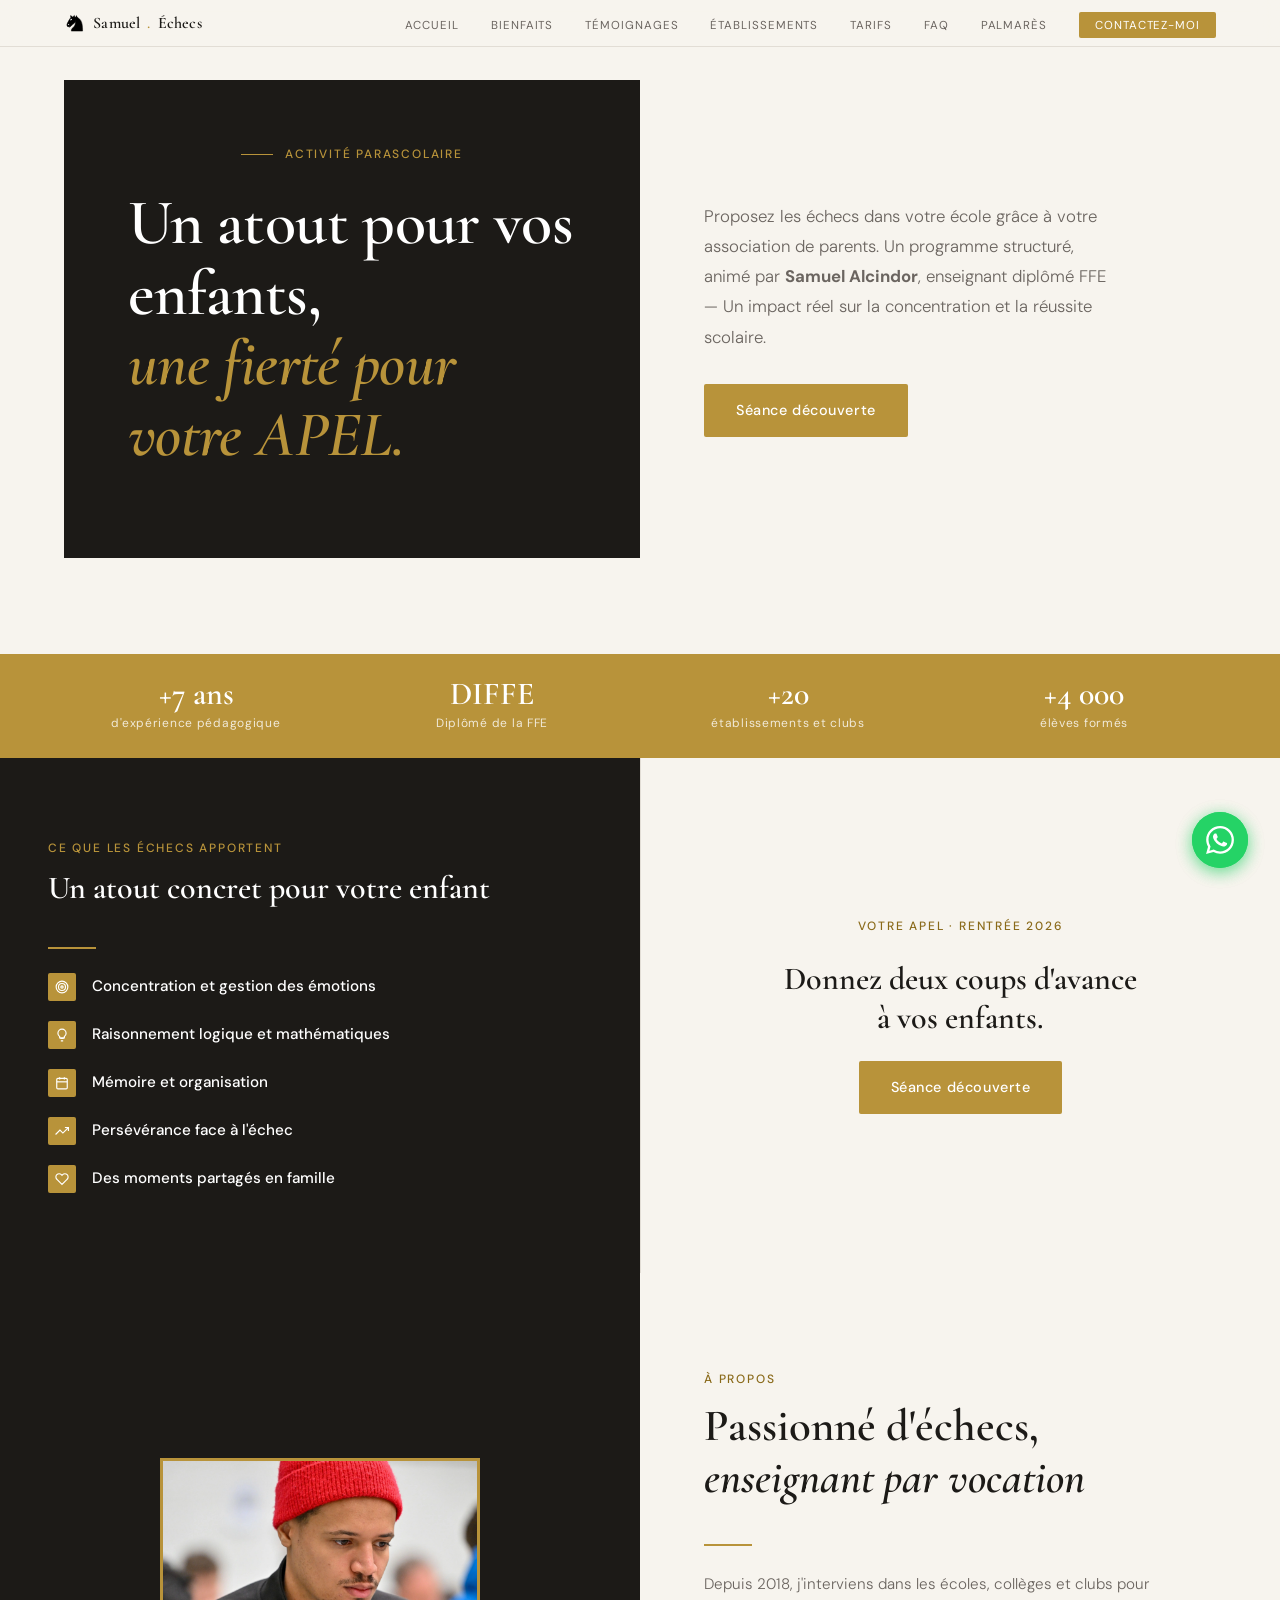
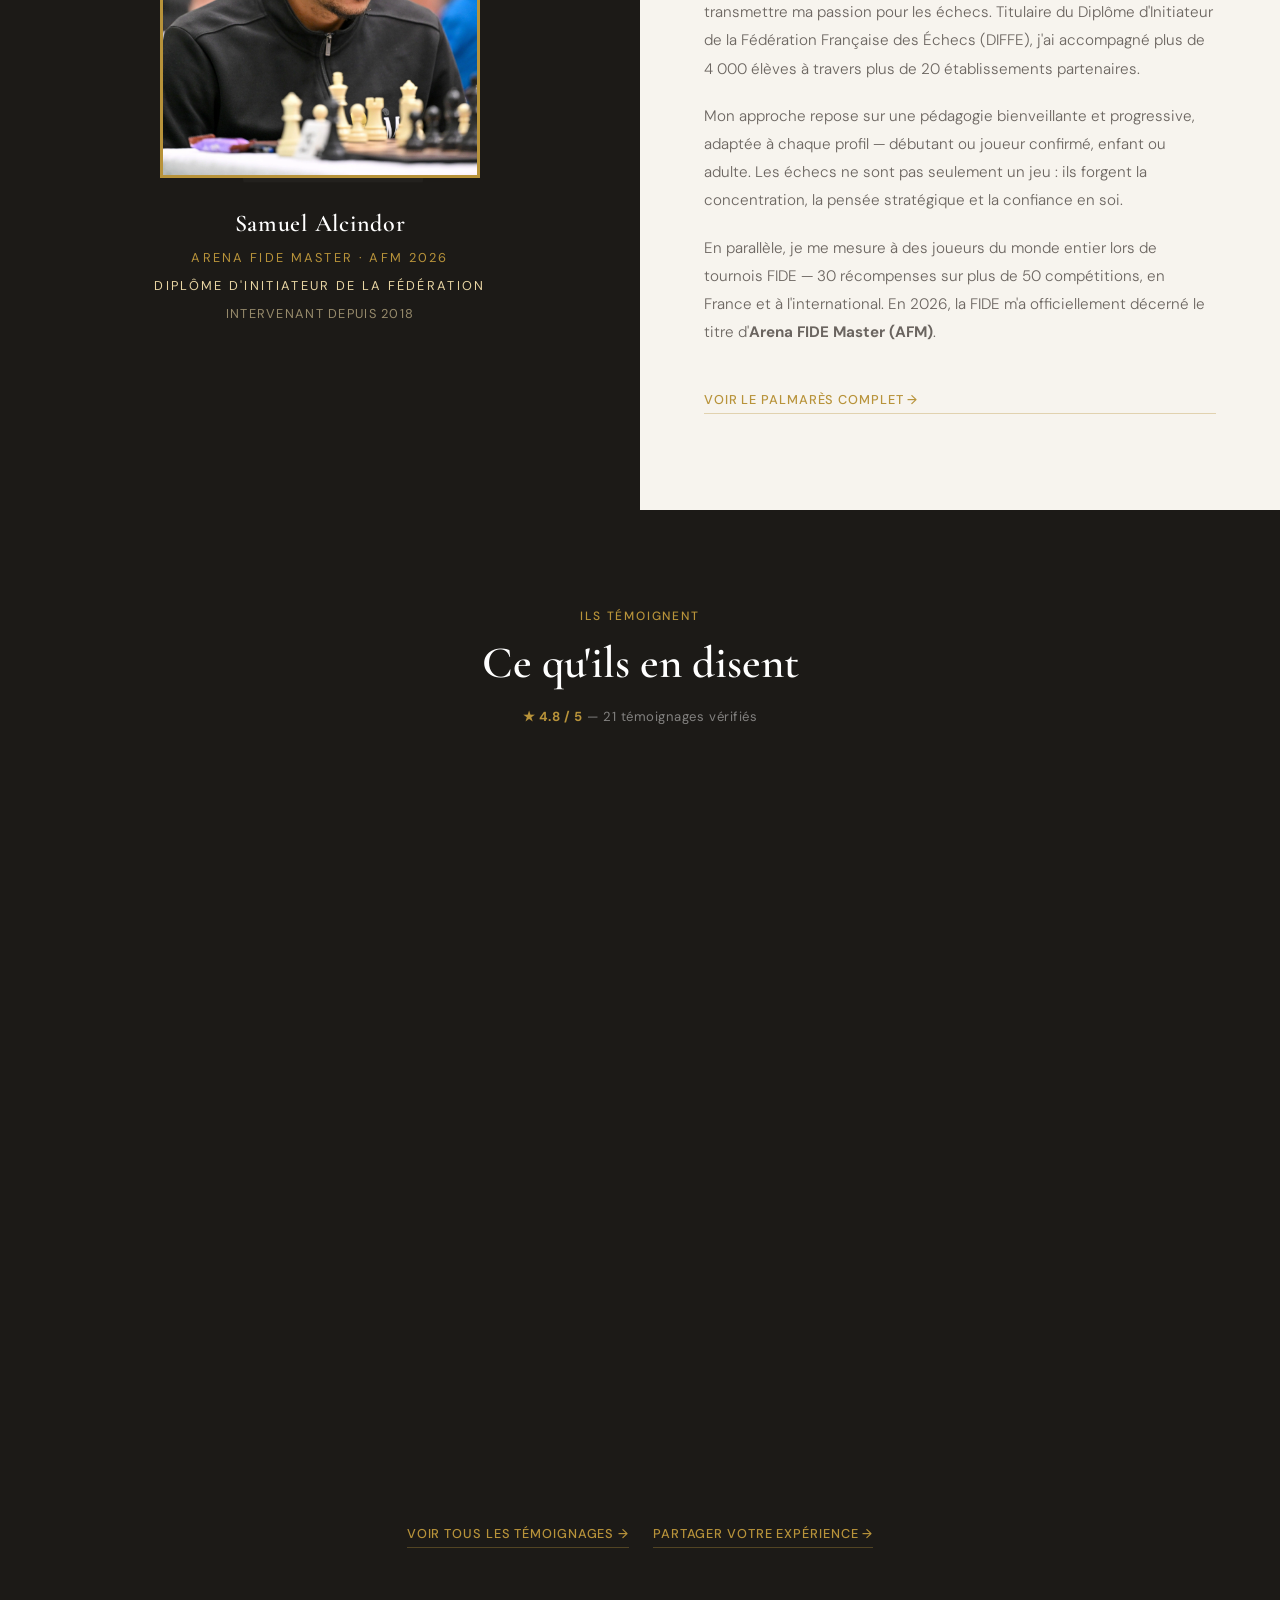
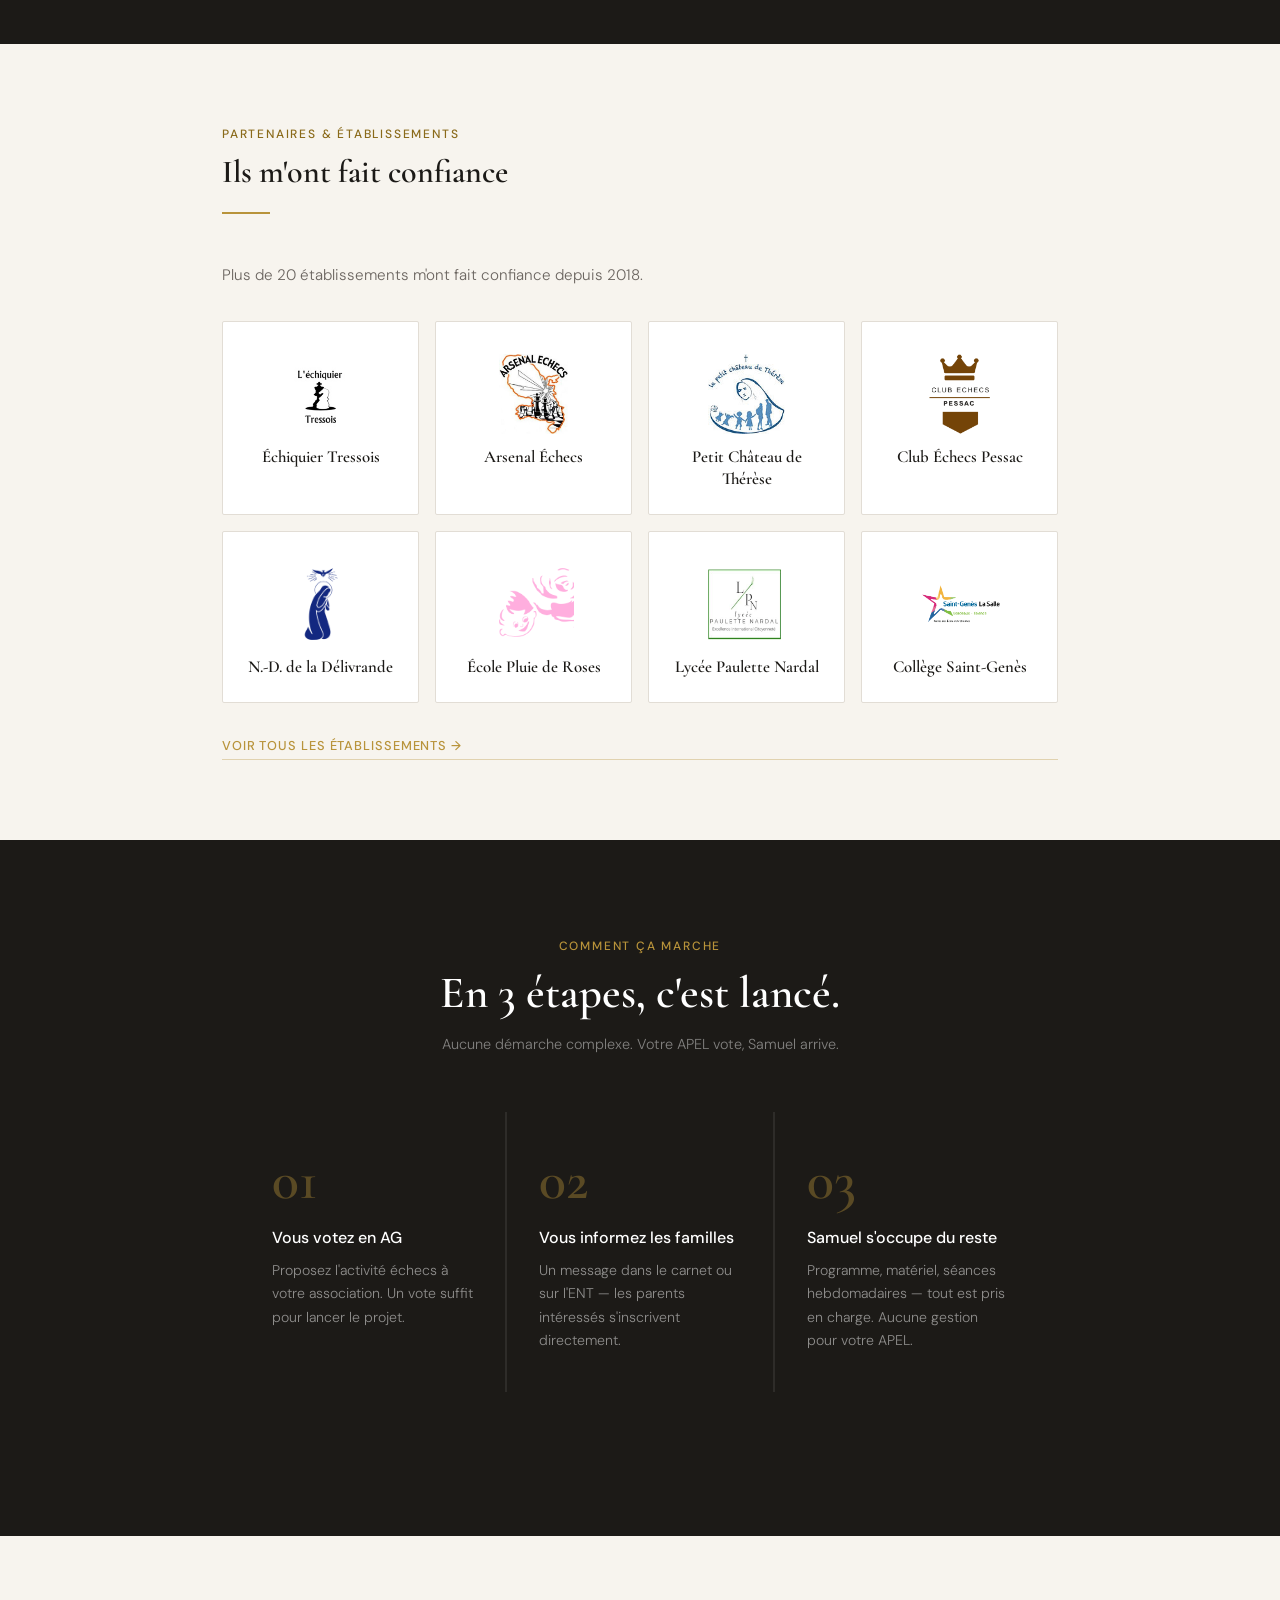
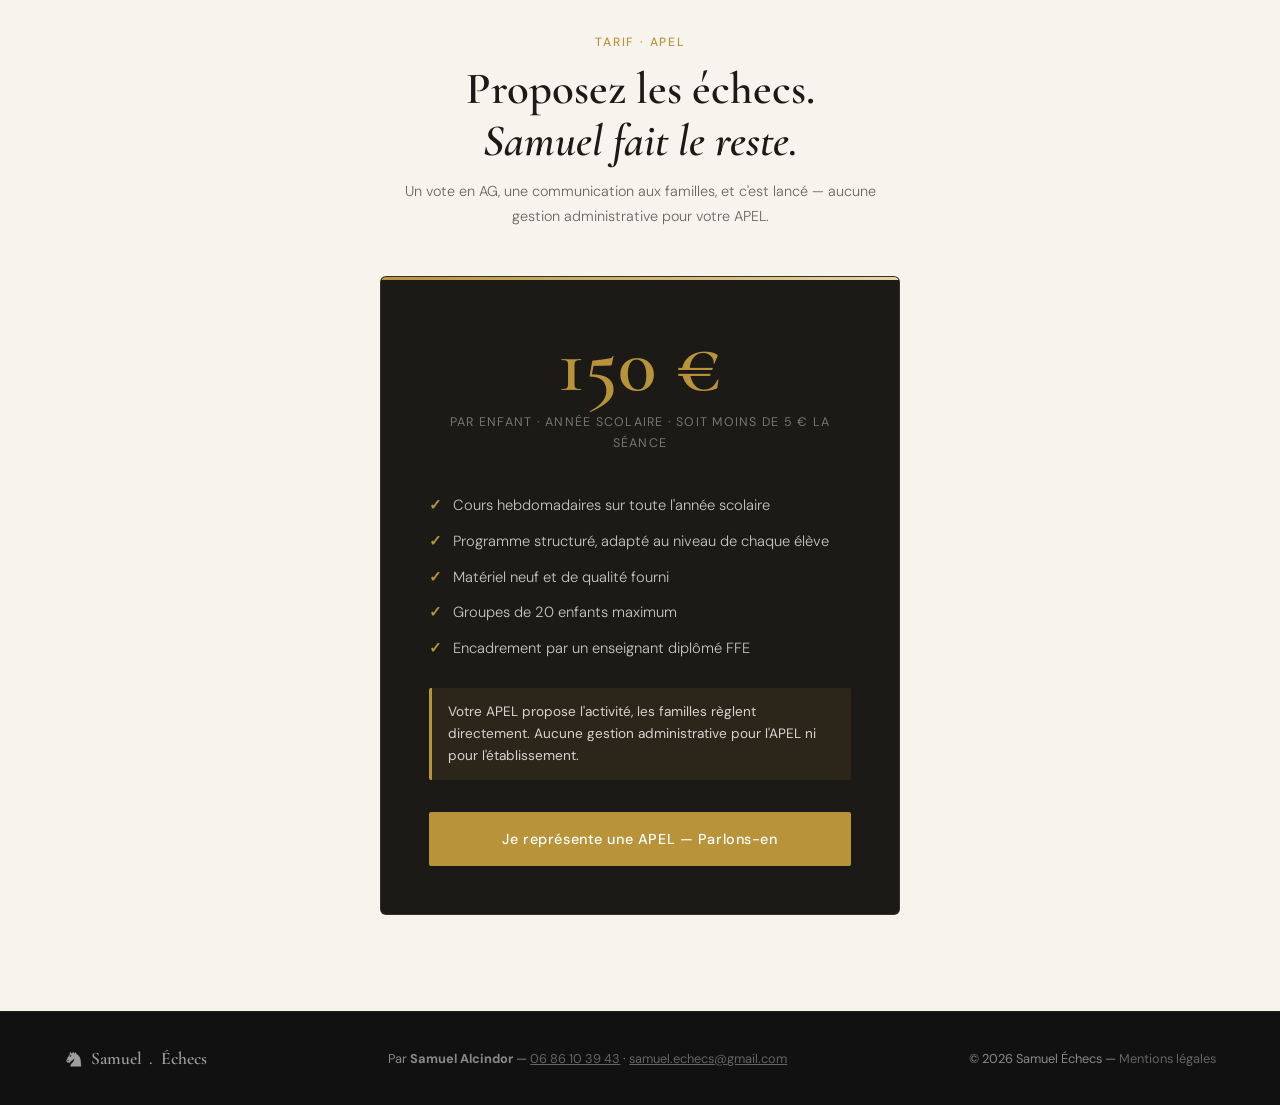
==== commit ba2726ae: "Ajout bouton WhatsApp flottant sur toutes les pages" ====
--- a/index.html
+++ b/index.html
@@ -8,7 +8,7 @@
 <meta name="keywords" content="Samuel Alcindor, Samuel Échecs, cours d'échecs, cours d'échecs Bordeaux, cours d'échecs Gironde, cours d'échecs Talence, cours d'échecs Pessac, initiation échecs enfants, cours échecs école primaire, cours échecs collège, animateur échecs scolaire, entraîneur échecs, apprendre les échecs, activité parascolaire échecs, joueur FIDE, compétiteur échecs, développement cognitif, logique concentration enfants, samuel.echecs">
 <meta name="author" content="Samuel Alcindor — Samuel Échecs">
 <meta name="robots" content="index, follow">
-<meta name="google-site-verification" content="qPVXIH3h2k7ZxFlXvHas2u5kxLYA0bB9-gVB2aL0VmY" />
+<meta name="google-site-verification" content="RYgjv0lN6CFHGZSNDPdXZNWJvFpTij5kqmbM8n6_EYY" />
 <link rel="canonical" href="https://samuel-echecs.fr/">
 <link rel="icon" type="image/svg+xml" href="logos/knight.svg">
 
@@ -53,7 +53,7 @@
       "ratingValue": "4.8",
       "bestRating": "5",
       "worstRating": "1",
-      "ratingCount": "21"
+      "ratingCount": "22"
     }
   },
   {
@@ -78,6 +78,14 @@
     "sameAs": [
       "https://ratings.fide.com/profile/36066320"
     ]
+  },
+  {
+    "@context": "https://schema.org",
+    "@type": "WebSite",
+    "name": "Samuel Échecs",
+    "url": "https://samuel-echecs.fr",
+    "description": "Samuel Alcindor propose des cours d'échecs parascolaires en Gironde depuis 2018.",
+    "inLanguage": "fr-FR"
   }
 ]
 </script>
@@ -229,10 +237,10 @@
 
     <div class="testimonial-card reveal">
       <span class="testimonial-quote-mark">"</span>
-      <p class="testimonial-text">Magnifique expérience, qui restera gravée dans ma mémoire.</p>
+      <p class="testimonial-text">Samuel est un enseignant précis et à l'écoute des enfants. Je le recommande sans aucune hésitation.</p>
       <div class="testimonial-author">
-        <span class="testimonial-name">Al Ali</span>
-        <span class="testimonial-role">Élève — Échiquier Tressois · ★★★★★</span>
+        <span class="testimonial-name">Monjarret Ronan</span>
+        <span class="testimonial-role">Parent d'élève — École Aristide Briand (Pessac) · ★★★★★</span>
       </div>
     </div>
 
@@ -422,5 +430,8 @@
   </svg>
 </a>
 
+
+<!-- WhatsApp flottant -->
+<a href='https://wa.me/33686103943?text=Bonjour%20Samuel%2C%20je%20voudrais%20en%20savoir%20plus%20sur%20vos%20cours%20d%27%C3%A9checs.' class='whatsapp-float' target='_blank' rel='noopener' aria-label='Contactez-moi sur WhatsApp'><svg xmlns='http://www.w3.org/2000/svg' viewBox='0 0 24 24' fill='white' width='28' height='28'><path d='M17.472 14.382c-.297-.149-1.758-.867-2.03-.967-.273-.099-.471-.148-.67.15-.197.297-.767.966-.94 1.164-.173.199-.347.223-.644.075-.297-.15-1.255-.463-2.39-1.475-.883-.788-1.48-1.761-1.653-2.059-.173-.297-.018-.458.13-.606.134-.133.298-.347.446-.52.149-.174.198-.298.298-.497.099-.198.05-.371-.025-.52-.075-.149-.669-1.612-.916-2.207-.242-.579-.487-.5-.669-.51-.173-.008-.371-.01-.57-.01-.198 0-.52.074-.792.372-.272.297-1.04 1.016-1.04 2.479 0 1.462 1.065 2.875 1.213 3.074.149.198 2.096 3.2 5.077 4.487.709.306 1.262.489 1.694.625.712.227 1.36.195 1.871.118.571-.085 1.758-.719 2.006-1.413.248-.694.248-1.289.173-1.413-.074-.124-.272-.198-.57-.347m-5.421 7.403h-.004a9.87 9.87 0 01-5.031-1.378l-.361-.214-3.741.982.998-3.648-.235-.374a9.86 9.86 0 01-1.51-5.26c.001-5.45 4.436-9.884 9.888-9.884 2.64 0 5.122 1.03 6.988 2.898a9.825 9.825 0 012.893 6.994c-.003 5.45-4.437 9.884-9.885 9.884m8.413-18.297A11.815 11.815 0 0012.05 0C5.495 0 .16 5.335.157 11.892c0 2.096.547 4.142 1.588 5.945L.057 24l6.305-1.654a11.882 11.882 0 005.683 1.448h.005c6.554 0 11.89-5.335 11.893-11.893a11.821 11.821 0 00-3.48-8.413z'/></svg></a>
 </body>
 </html>
--- a/style.css
+++ b/style.css
@@ -1022,3 +1022,25 @@
   opacity: 1;
   transform: none;
 }
+
+/* ── WhatsApp flottant ── */
+.whatsapp-float {
+  position: fixed;
+  bottom: 2rem;
+  right: 2rem;
+  width: 56px;
+  height: 56px;
+  background: #25D366;
+  border-radius: 50%;
+  display: flex;
+  align-items: center;
+  justify-content: center;
+  box-shadow: 0 4px 16px rgba(37,211,102,0.4);
+  z-index: 999;
+  transition: transform 0.2s, box-shadow 0.2s;
+  text-decoration: none;
+}
+.whatsapp-float:hover {
+  transform: scale(1.08);
+  box-shadow: 0 6px 24px rgba(37,211,102,0.55);
+}
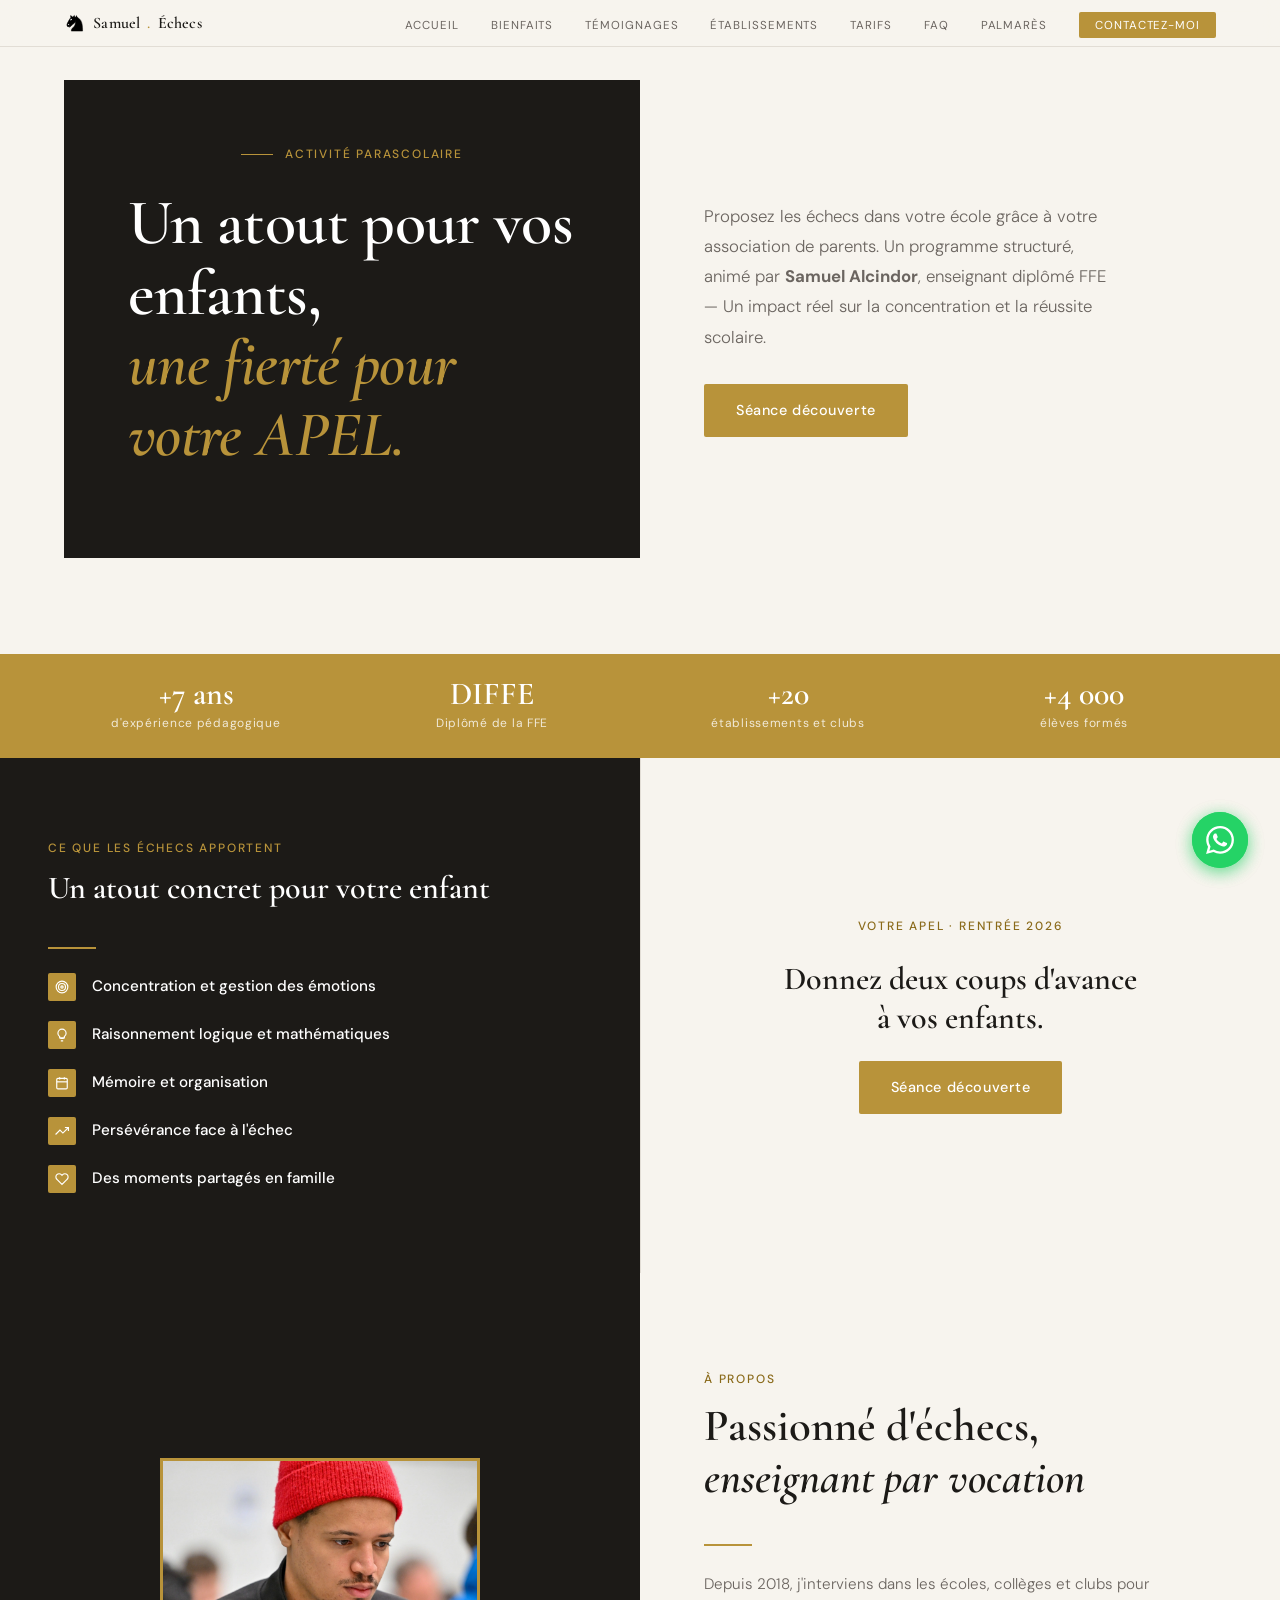
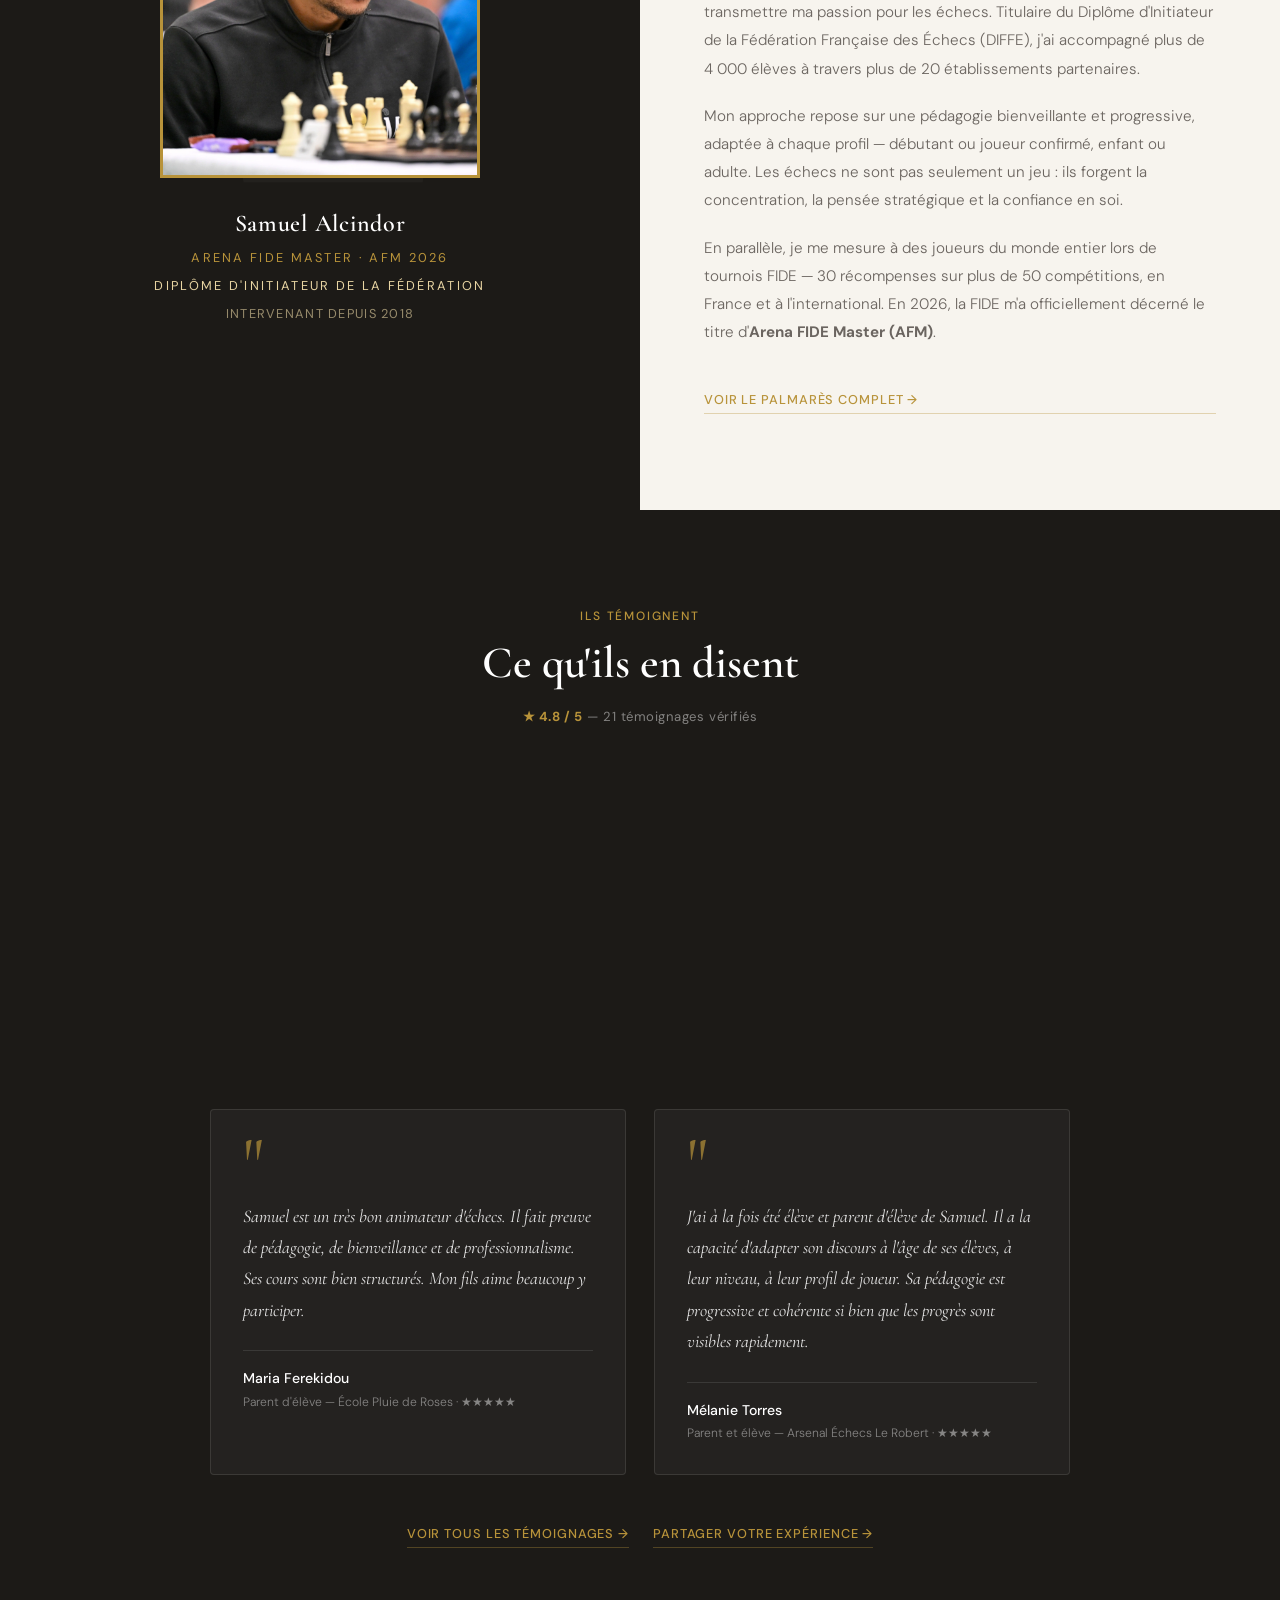
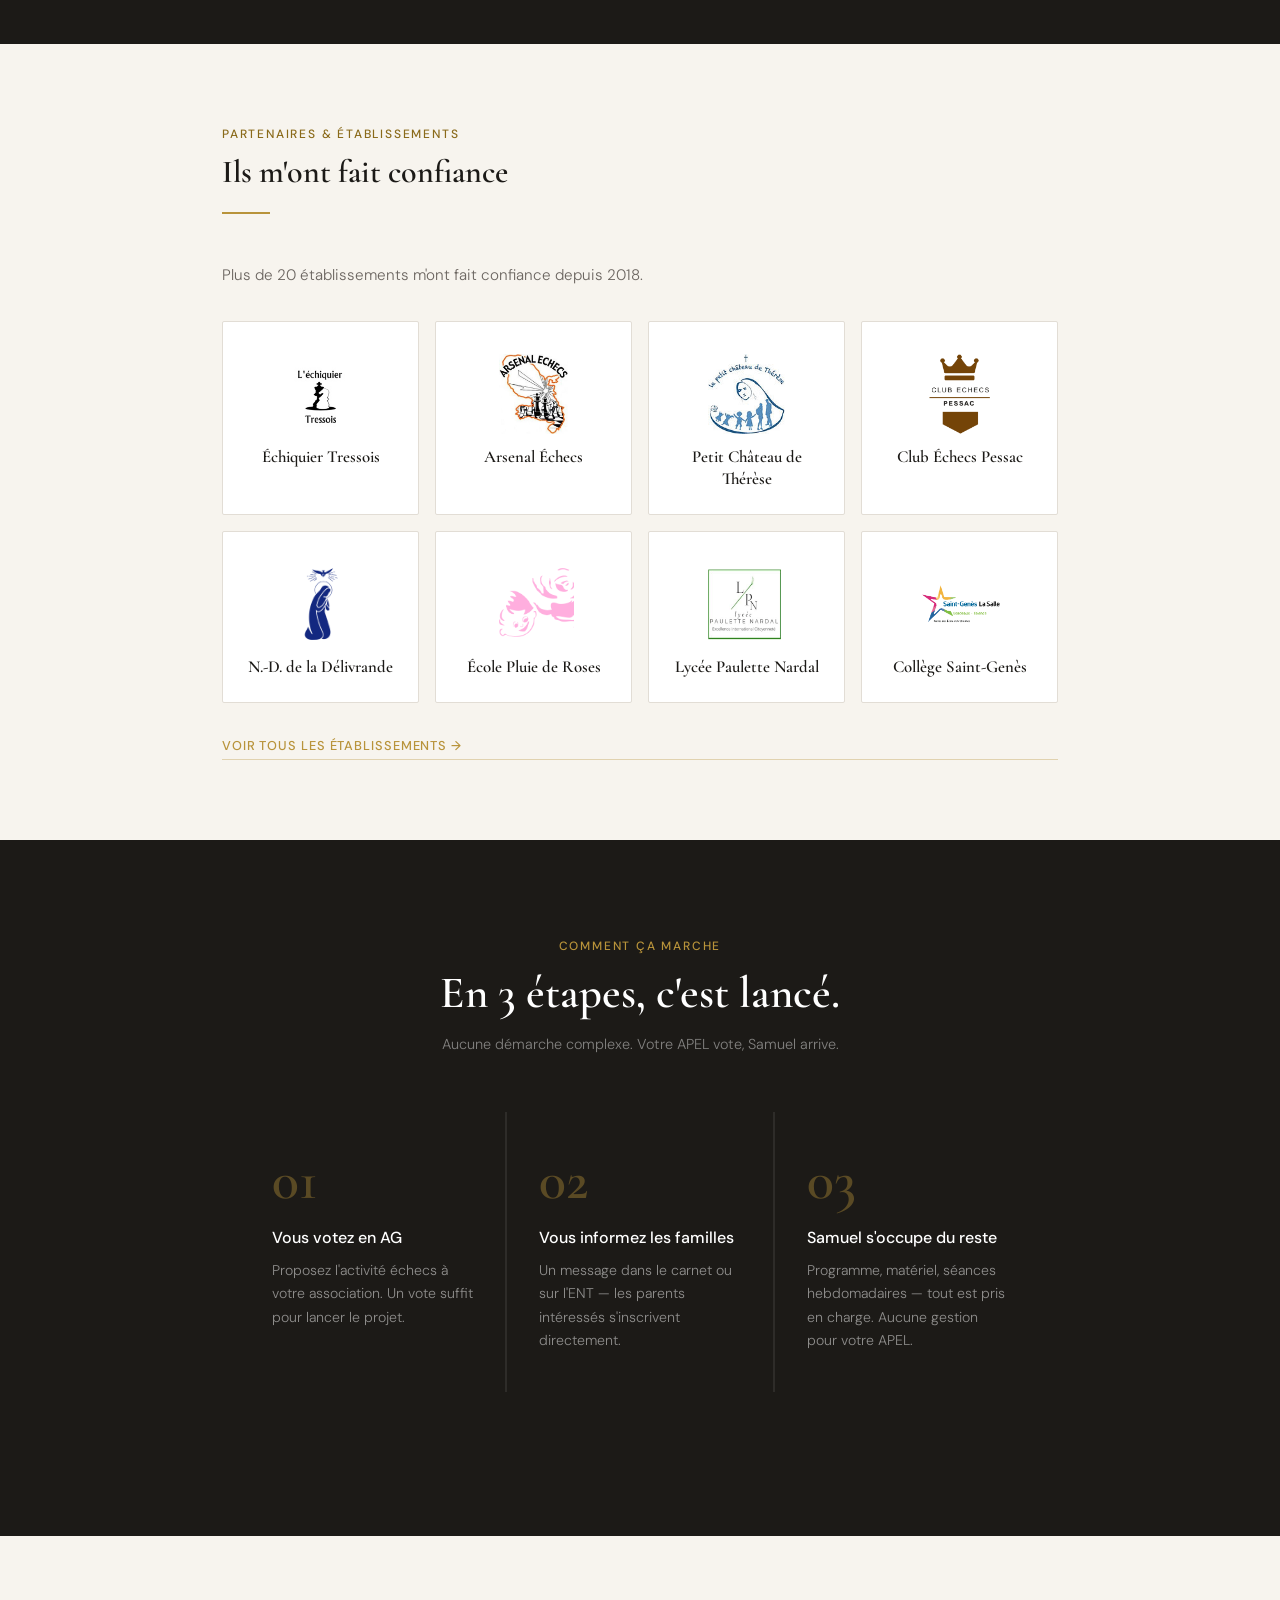
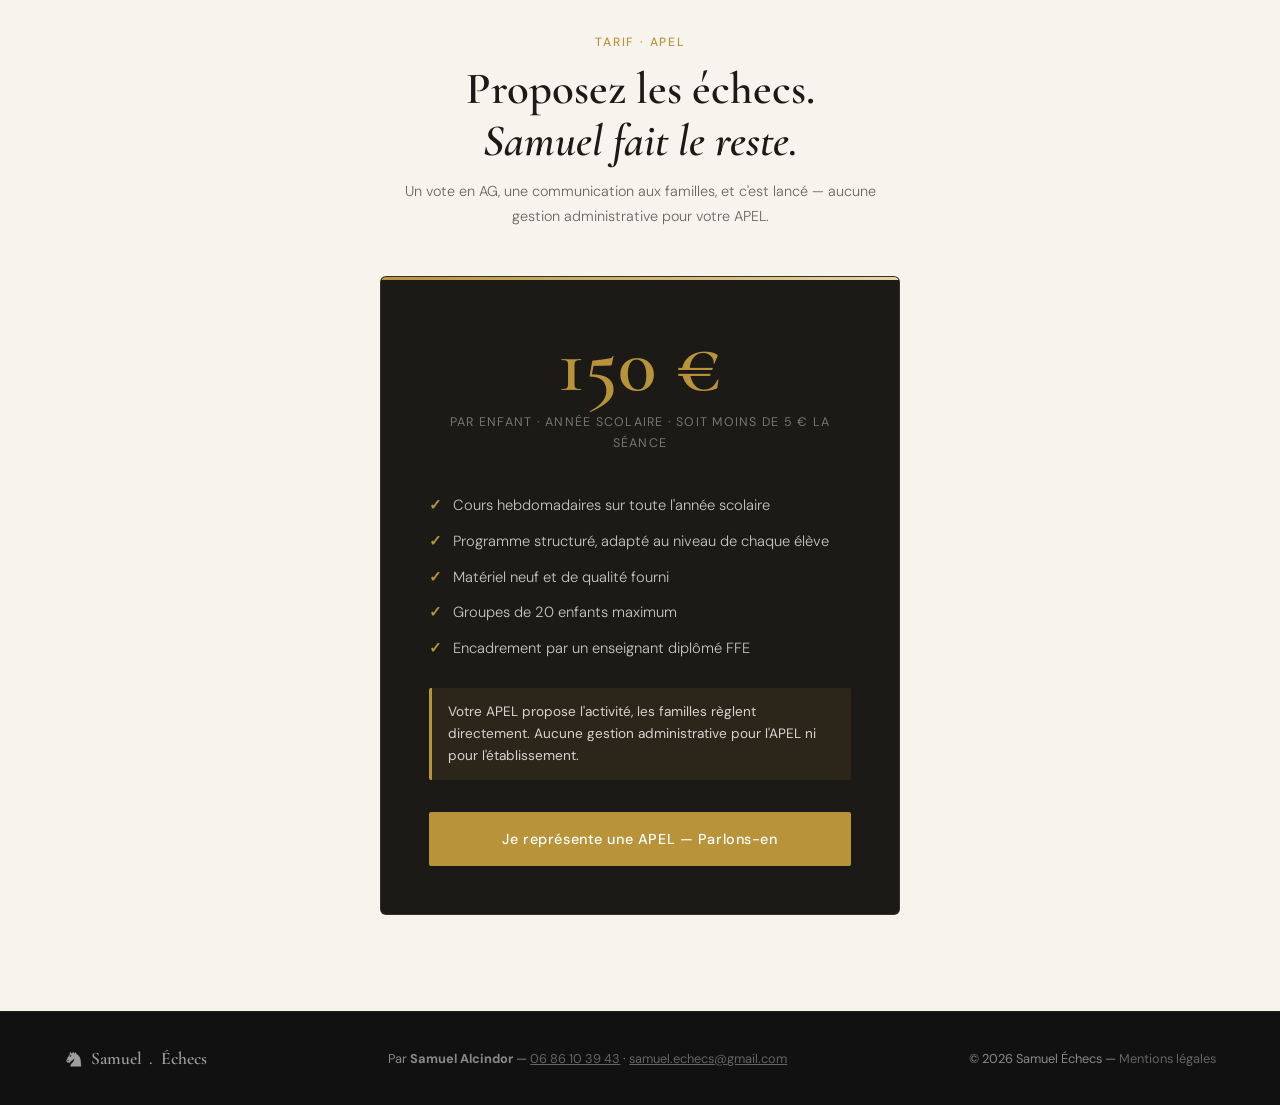
==== commit 40c848a7: "Ajout Google Analytics (G-8VYXF5THNR) sur toutes les pages" ====
--- a/index.html
+++ b/index.html
@@ -1,6 +1,14 @@
 ﻿<!DOCTYPE html>
 <html lang="fr">
 <head>
+<!-- Google tag (gtag.js) -->
+<script async src="https://www.googletagmanager.com/gtag/js?id=G-8VYXF5THNR"></script>
+<script>
+  window.dataLayer = window.dataLayer || [];
+  function gtag(){dataLayer.push(arguments);}
+  gtag('js', new Date());
+  gtag('config', 'G-8VYXF5THNR');
+</script>
 <meta charset="UTF-8">
 <meta name="viewport" content="width=device-width, initial-scale=1.0">
 <title>Samuel Échecs — Cours d'échecs en Gironde</title>
